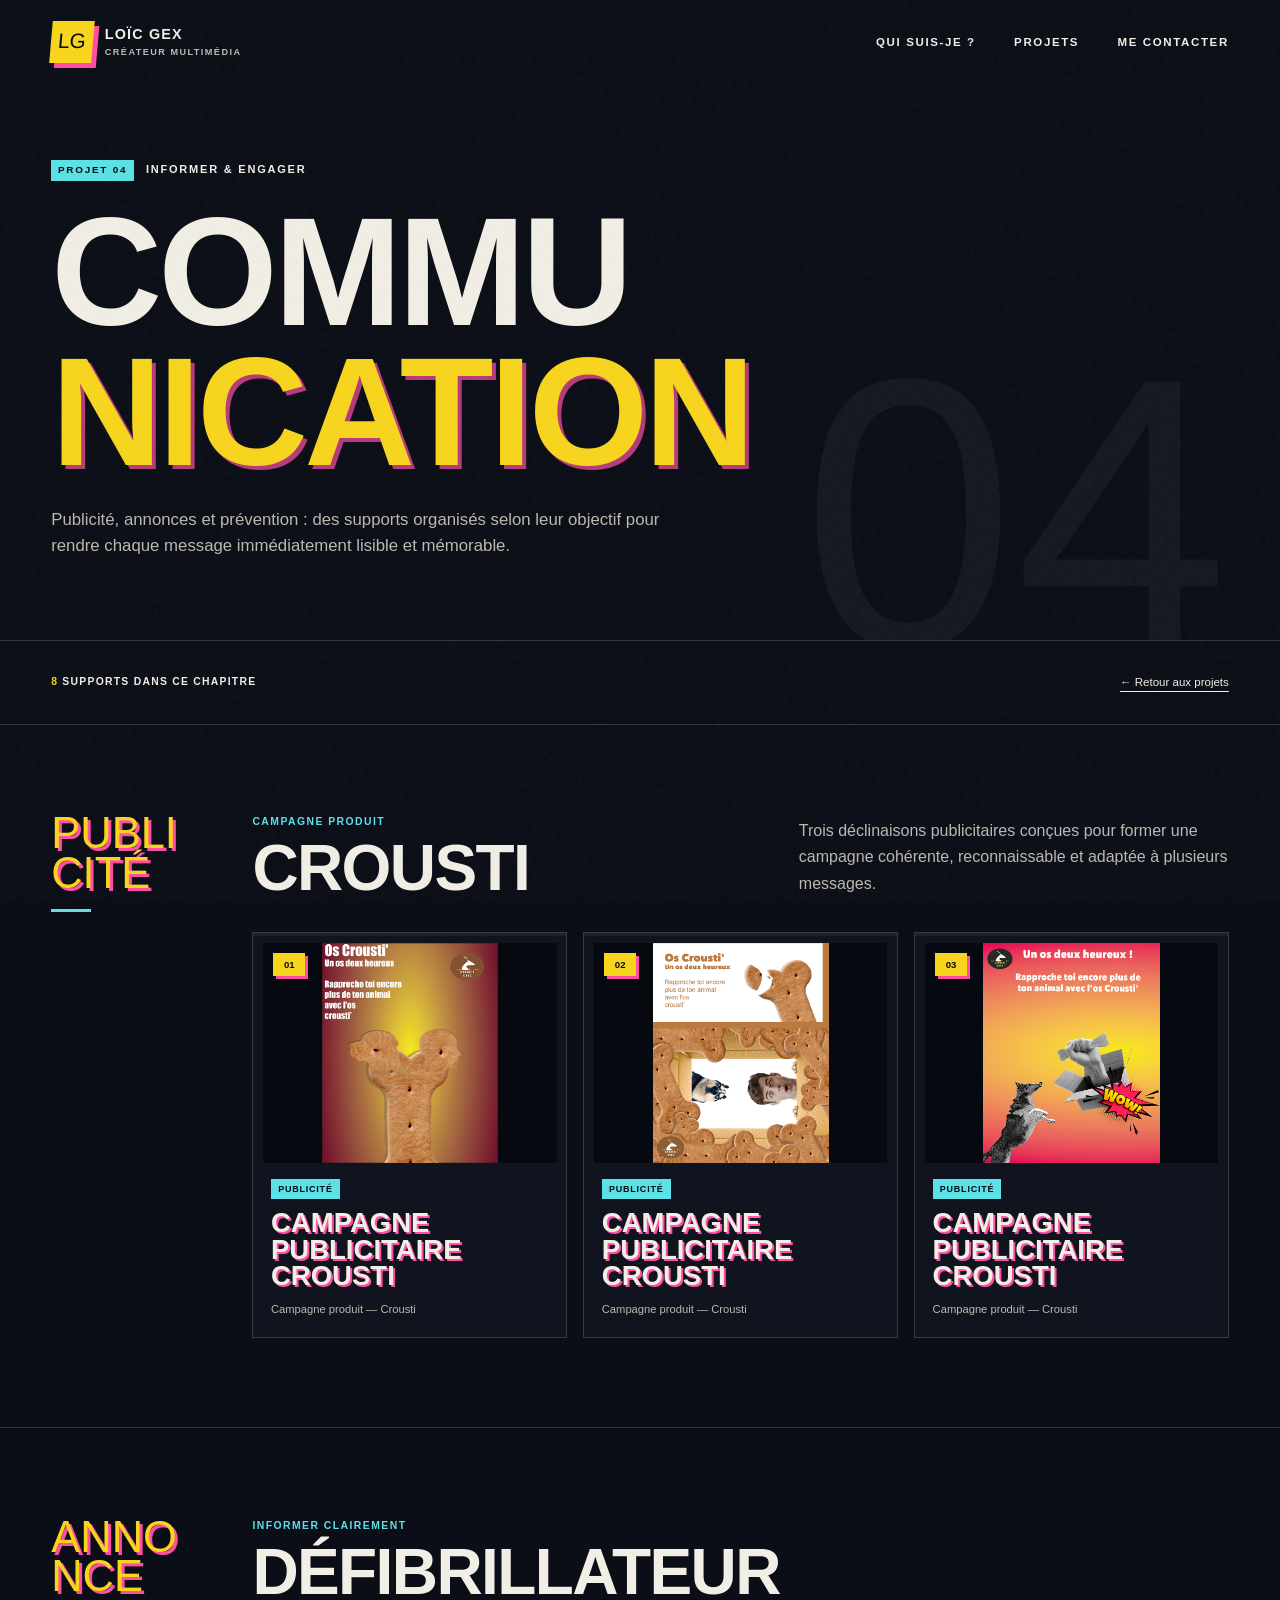
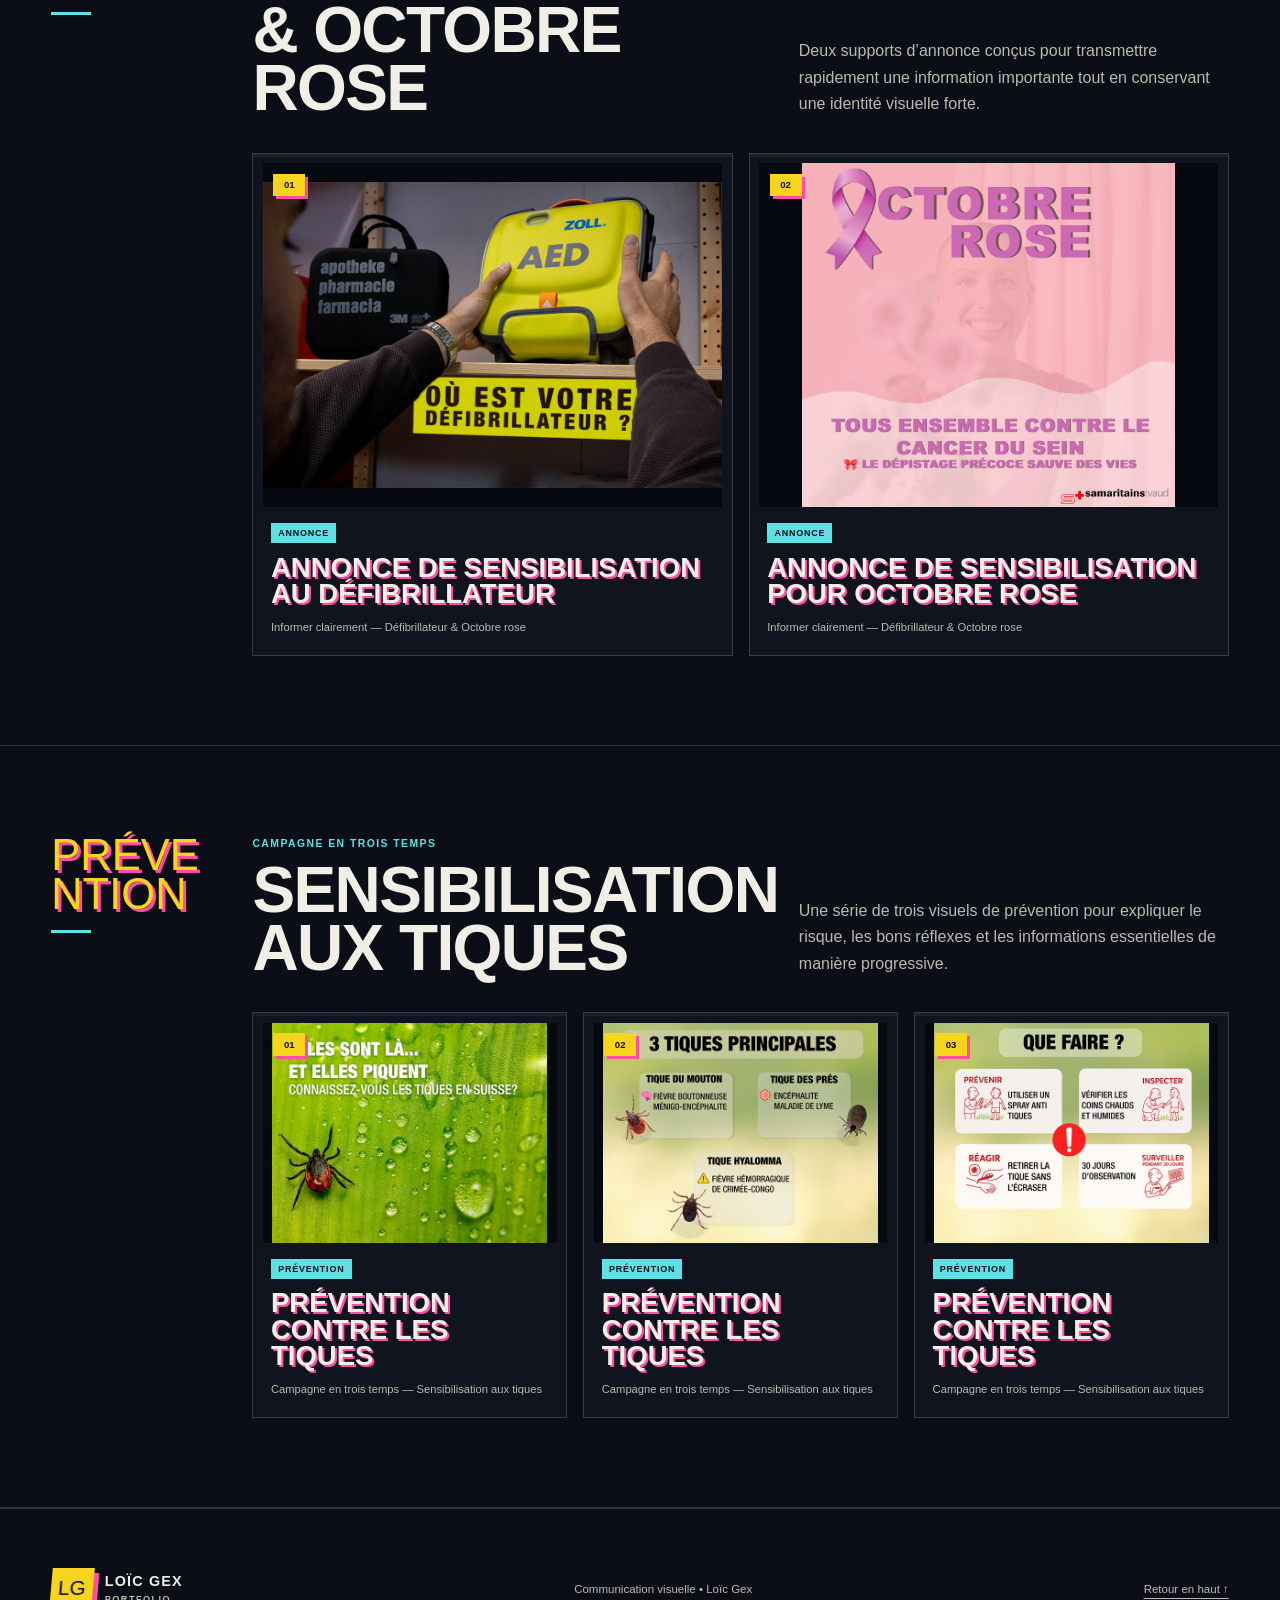
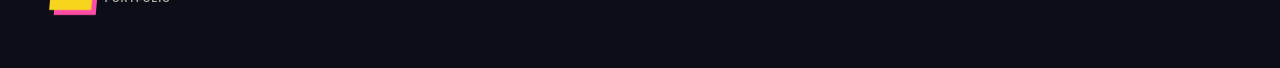
==== communication.html @ 4b5cb78b "Add files via upload" ====
<!doctype html><html lang="fr"><head>
  <meta charset="utf-8"><meta name="viewport" content="width=device-width, initial-scale=1"><meta name="description" content="Campagnes et supports de communication visuelle réalisés par Loïc Gex.">
  <title>Communication visuelle — Loïc Gex</title><link rel="stylesheet" href="styles.css?v=20260811-full-turn"><script src="script.js?v=20260811-full-turn" defer></script><script src="gallery.js?v=20260806-cards" defer></script>
</head><body class="gallery-page" data-gallery="communication">
  <a class="skip-link" href="#galerie">Aller à la galerie</a><div class="noise" aria-hidden="true"></div><div class="page-transition" aria-hidden="true"></div>
  <header class="site-header"><a class="brand page-link" href="index.html"><span class="brand-mark">LG</span><span class="brand-copy">Loïc Gex<small>Créateur multimédia</small></span></a><nav class="main-nav"><a class="page-link" href="index.html#a-propos">Qui suis-je ?</a><a class="page-link" href="index.html#projets">Projets</a><a class="page-link" href="contact.html">Me contacter</a></nav><button class="menu-toggle" type="button" aria-expanded="false" aria-controls="main-nav"><span></span><span></span><span></span><span class="sr-only">Ouvrir le menu</span></button></header>
  <main><section class="gallery-hero" data-index="04"><div class="gallery-hero-inner reveal"><p class="eyebrow"><span>Projet 04</span> Informer & engager</p><h1>Commu<em>nication</em></h1><p>Publicité, annonces et prévention : des supports organisés selon leur objectif pour rendre chaque message immédiatement lisible et mémorable.</p></div></section><div class="gallery-toolbar"><p class="gallery-count"><strong id="item-count">—</strong> supports dans ce chapitre</p><a class="gallery-back page-link" href="index.html#projets">← Retour aux projets</a></div><div class="gallery-collections" id="galerie" aria-label="Galerie de communication visuelle"></div></main>
  <footer class="site-footer"><a class="brand page-link" href="index.html"><span class="brand-mark">LG</span><span class="brand-copy">Loïc Gex<small>Portfolio</small></span></a><p>Communication visuelle • Loïc Gex</p><a class="back-top" href="#galerie">Retour en haut ↑</a></footer>
</body></html>
---- styles.css ----
:root {
  --ink: #090b12;
  --ink-soft: #10141f;
  --paper: #f1eee5;
  --paper-dim: #bcb9b0;
  --yellow: #f7d51d;
  --cyan: #5ce1e6;
  --pink: #ff4da6;
  --line: rgba(241, 238, 229, .18);
  --max: 1240px;
  --pad: clamp(1.2rem, 4vw, 4rem);
  --display: Impact, Haettenschweiler, "Arial Narrow Bold", sans-serif;
  --body: Inter, "Segoe UI", Arial, sans-serif;
}

*, *::before, *::after { box-sizing: border-box; }
html { scroll-behavior: smooth; scroll-padding-top: 6rem; }
body { margin: 0; min-width: 320px; color: var(--paper); background: var(--ink); font-family: var(--body); line-height: 1.6; overflow-x: hidden; }
body.menu-open { overflow: hidden; }
img { max-width: 100%; display: block; }
a { color: inherit; }
button, input, textarea, select { font: inherit; }
::selection { color: var(--ink); background: var(--yellow); }

.sr-only { position: absolute; width: 1px; height: 1px; padding: 0; margin: -1px; overflow: hidden; clip: rect(0,0,0,0); white-space: nowrap; border: 0; }
.skip-link { position: fixed; left: 1rem; top: -5rem; z-index: 1000; padding: .7rem 1rem; color: var(--ink); background: var(--yellow); font-weight: 800; transition: top .2s; }
.skip-link:focus { top: 1rem; }
.noise { position: fixed; inset: 0; z-index: 20; opacity: .032; pointer-events: none; background-image: url("data:image/svg+xml,%3Csvg viewBox='0 0 180 180' xmlns='http://www.w3.org/2000/svg'%3E%3Cfilter id='n'%3E%3CfeTurbulence type='fractalNoise' baseFrequency='.9' numOctaves='4' stitchTiles='stitch'/%3E%3C/filter%3E%3Crect width='100%25' height='100%25' filter='url(%23n)' opacity='.9'/%3E%3C/svg%3E"); }
.page-transition { position: fixed; inset: 0; z-index: 999; overflow: hidden; pointer-events: none; opacity: 0; perspective: 1800px; transform-style: preserve-3d; }
.page-transition::before { content: ""; position: absolute; inset: 0; z-index: 0; background: radial-gradient(circle at 50% 50%, rgba(247,213,29,.2), transparent 38%), rgba(6,8,13,.9); opacity: 0; }
.page-transition.is-turning { animation: transition-stage-in 2.15s ease forwards; }
.page-transition.is-entering { animation: transition-stage-out .78s ease forwards; }
.page-transition.is-turning::before { animation: transition-backdrop-in 2.15s ease forwards; }
.page-transition.is-entering::before { animation: transition-backdrop-out .78s ease forwards; }
.page-flurry { position: absolute; left: 50%; top: 50%; z-index: 8; width: min(96vw, 1380px); aspect-ratio: 3 / 2; perspective: 2000px; transform: translate(-50%,-50%) rotateX(3deg); transform-style: preserve-3d; }
.page-flurry::before, .page-flurry::after { content: ""; position: absolute; top: 9%; bottom: 9%; width: 46%; border: 1px solid rgba(117,91,0,.42); background: repeating-linear-gradient(0deg, transparent 0 25px, rgba(70,52,0,.055) 25px 26px), radial-gradient(circle at 50% 20%, #ffed66, var(--yellow) 60%, #d2aa00); box-shadow: inset 0 0 38px rgba(85,61,0,.2), 0 16px 36px rgba(0,0,0,.48); opacity: 0; }
.page-flurry::before { right: 50%; border-radius: 1rem .15rem .15rem 1rem; transform: rotateY(4deg); transform-origin: right center; }
.page-flurry::after { left: 50%; border-radius: .15rem 1rem 1rem .15rem; transform: rotateY(-4deg); transform-origin: left center; }
.is-turning .page-flurry { animation: reference-book-stage 2.15s ease both; }
.is-turning .page-flurry::before, .is-turning .page-flurry::after { animation: reference-book-base 2.15s ease both; }
.turning-sheet { --sheet-delay: calc(var(--sheet) * .21s); position: absolute; left: 50%; top: calc(9% + var(--sheet) * .18%); z-index: calc(16 - var(--sheet)); width: calc(46% - var(--sheet) * .15%); height: calc(82% - var(--sheet) * .15%); border-radius: .12rem 1rem 1rem .12rem; opacity: 0; transform: rotateY(0) translateZ(calc(var(--sheet) * 1px)); transform-origin: left center; transform-style: preserve-3d; will-change: transform, opacity; }
.sheet-face { position: absolute; inset: 0; border: 1px solid rgba(255,255,255,.58); border-radius: inherit; overflow: hidden; box-shadow: 18px 12px 28px rgba(0,0,0,.4); backface-visibility: hidden; -webkit-backface-visibility: hidden; }
.sheet-front { background: var(--ink-soft); transform: rotateY(0); }
.sheet-front::after { content: ""; position: absolute; inset: 0; background: linear-gradient(90deg, rgba(247,213,29,.2), transparent 22%), linear-gradient(0deg, rgba(9,11,18,.72), transparent 48%); box-shadow: inset 18px 0 36px rgba(0,0,0,.3); }
.sheet-front img { width: 100%; height: 100%; object-fit: cover; filter: saturate(.92) contrast(1.06); }
.sheet-front.sheet-contain img { padding: 7%; object-fit: contain; background: #e9e6dd; }
.sheet-back { background: repeating-linear-gradient(0deg, transparent 0 25px, rgba(9,11,18,.05) 25px 26px), linear-gradient(100deg, #d1ab00, var(--yellow) 17%, #ffe866 58%, #d2aa00); box-shadow: inset 18px 0 35px rgba(255,255,255,.25), inset -22px 0 36px rgba(83,63,0,.18); transform: rotateY(180deg); }
.sheet-back::after { content: ""; position: absolute; inset: 6%; border: 1px solid rgba(9,11,18,.12); border-radius: .2rem .7rem .7rem .2rem; }
.sheet-label { position: absolute; z-index: 2; left: 5%; right: 5%; bottom: 5%; padding: .48rem .62rem; display: flex; align-items: center; justify-content: space-between; gap: .7rem; color: var(--ink); background: var(--yellow); box-shadow: 5px 5px 0 var(--pink); font-size: clamp(.55rem, 1vw, .75rem); font-weight: 900; letter-spacing: .1em; text-transform: uppercase; }
.sheet-label b { color: #573800; font-size: .75em; }
.is-turning .turning-sheet { animation: yellow-page-flurry .9s cubic-bezier(.48,.03,.18,1) var(--sheet-delay) both; }
.is-turning .sheet-front { animation: sheet-front-visibility .9s linear var(--sheet-delay) both; }
.is-turning .sheet-back { animation: sheet-back-visibility .9s linear var(--sheet-delay) both; }
.is-entering .page-flurry { display: none; }
.opening-book { position: absolute; inset: 50% auto auto 50%; z-index: 20; width: min(94vw, 1320px); aspect-ratio: 3 / 2; opacity: 0; transform: translate(-50%,-50%) scale(.14) rotateX(10deg); transform-origin: center; transform-style: preserve-3d; }
.book-cover { position: absolute; inset: 2%; border: 4px solid #080a10; border-radius: 1.2rem; background: linear-gradient(135deg, #ff4da6, #4c1737 46%, #090b12); box-shadow: 0 28px 70px rgba(0,0,0,.68), 0 0 0 3px var(--yellow); }
.book-page { position: absolute; top: 4%; bottom: 4%; width: 48%; border: 1px solid rgba(117,91,0,.4); background: repeating-linear-gradient(0deg, transparent 0 26px, rgba(70,52,0,.06) 26px 27px), radial-gradient(circle at 50% 22%, #ffed66, var(--yellow) 58%, #d5ad00); box-shadow: inset 0 0 42px rgba(85,61,0,.22), 0 10px 32px rgba(0,0,0,.42); backface-visibility: hidden; }
.book-page::after { content: ""; position: absolute; inset: 7%; border: 1px solid rgba(9,11,18,.12); }
.book-page-left { right: 50%; border-radius: 1rem .2rem .2rem 1rem; transform: rotateY(88deg); transform-origin: right center; }
.book-page-right { left: 50%; border-radius: .2rem 1rem 1rem .2rem; transform: rotateY(-88deg); transform-origin: left center; }
.book-spine { position: absolute; z-index: 4; left: 50%; top: 3%; bottom: 3%; width: 8px; border-radius: 50%; background: linear-gradient(90deg, rgba(74,53,0,.65), rgba(255,246,158,.9), rgba(74,53,0,.65)); box-shadow: 0 0 18px rgba(0,0,0,.55); transform: translateX(-50%); }
.is-turning .opening-book { animation: book-arrive 2.15s cubic-bezier(.3,.02,.16,1) forwards; }
.is-turning .book-page-left { animation: book-open-left .21s cubic-bezier(.15,.7,.15,1) 1.93s forwards; }
.is-turning .book-page-right { animation: book-open-right .21s cubic-bezier(.15,.7,.15,1) 1.93s forwards; }
.is-entering .opening-book { opacity: 1; transform: translate(-50%,-50%) scale(1.22); animation: book-release .78s ease forwards; }
.is-entering .book-page-left { transform: rotateY(0); animation: book-leave-left .78s cubic-bezier(.5,0,.7,1) forwards; }
.is-entering .book-page-right { transform: rotateY(0); animation: book-leave-right .78s cubic-bezier(.5,0,.7,1) forwards; }
.is-entering .book-cover, .is-entering .book-spine { animation: book-cover-away .62s ease forwards; }
@keyframes transition-stage-in { 0% { opacity: 0; } 5%,100% { opacity: 1; } }
@keyframes transition-stage-out { 0%,82% { opacity: 1; } 100% { opacity: 0; } }
@keyframes transition-backdrop-in { 0% { opacity: 0; } 42% { opacity: .58; } 72%,100% { opacity: 1; } }
@keyframes transition-backdrop-out { 0% { opacity: 1; } 60% { opacity: .72; } 100% { opacity: 0; } }
@keyframes reference-book-stage { 0% { opacity: 0; transform: translate(-50%,-50%) scale(.78) rotateX(3deg); } 7% { opacity: 1; } 82% { opacity: 1; transform: translate(-50%,-50%) scale(1) rotateX(3deg); } 94%,100% { opacity: 0; transform: translate(-50%,-50%) scale(1.025) rotateX(3deg); } }
@keyframes reference-book-base { 0% { opacity: 0; } 6%,84% { opacity: 1; } 96%,100% { opacity: 0; } }
@keyframes yellow-page-flurry {
  0% { opacity: 0; border-radius: .12rem 1rem 1rem .12rem; transform: rotateY(0) translateZ(calc(var(--sheet) * 1px)) skewY(0); }
  8% { opacity: 1; }
  38% { opacity: 1; border-radius: .12rem 42% 42% .12rem; transform: rotateY(-68deg) translateZ(28px) skewY(-1.2deg); }
  58% { opacity: 1; border-radius: 42% .3rem .3rem 42%; transform: rotateY(-112deg) translateZ(32px) skewY(.8deg); }
  82% { opacity: 1; border-radius: 1rem .12rem .12rem 1rem; transform: rotateY(-174deg) translateZ(3px) skewY(0); }
  94% { opacity: 1; border-radius: 1rem .12rem .12rem 1rem; transform: rotateY(-180deg) translateZ(0); }
  100% { opacity: 1; border-radius: 1rem .12rem .12rem 1rem; transform: rotateY(-180deg) translateZ(0); }
}
@keyframes sheet-front-visibility { 0%,49% { opacity: 1; } 50%,100% { opacity: 0; } }
@keyframes sheet-back-visibility { 0%,49% { opacity: 0; } 50%,100% { opacity: 1; } }
@keyframes book-arrive { 0%,86% { opacity: 0; transform: translate(-50%,-50%) scale(.14) rotateX(10deg); } 90% { opacity: 1; transform: translate(-50%,-50%) scale(.28) rotateX(7deg); } 100% { opacity: 1; transform: translate(-50%,-50%) scale(1.08) rotateX(0); } }
@keyframes book-open-left { from { transform: rotateY(88deg); } to { transform: rotateY(0); } }
@keyframes book-open-right { from { transform: rotateY(-88deg); } to { transform: rotateY(0); } }
@keyframes book-release { 0% { opacity: 1; transform: translate(-50%,-50%) scale(1.22); } 72% { opacity: 1; transform: translate(-50%,-50%) scale(1.4); } 100% { opacity: 0; transform: translate(-50%,-50%) scale(1.55); } }
@keyframes book-leave-left { 0% { opacity: 1; transform: rotateY(0) translateX(0); } 100% { opacity: 0; transform: rotateY(-42deg) translateX(-145%); } }
@keyframes book-leave-right { 0% { opacity: 1; transform: rotateY(0) translateX(0); } 100% { opacity: 0; transform: rotateY(42deg) translateX(145%); } }
@keyframes book-cover-away { 0% { opacity: 1; } 72%,100% { opacity: 0; } }

.site-header { position: fixed; z-index: 100; top: 0; left: 0; width: 100%; height: 5.3rem; padding: 0 var(--pad); display: flex; align-items: center; justify-content: space-between; border-bottom: 1px solid transparent; transition: background .25s, border-color .25s, height .25s; }
.site-header.scrolled { height: 4.6rem; background: rgba(9,11,18,.88); border-color: var(--line); backdrop-filter: blur(16px); }
.brand { display: inline-flex; align-items: center; gap: .75rem; text-decoration: none; }
.brand-mark { width: 2.6rem; height: 2.6rem; display: grid; place-items: center; color: var(--ink); background: var(--yellow); font-family: var(--display); font-size: 1.3rem; line-height: 1; transform: skew(-5deg); box-shadow: 5px 5px 0 var(--pink); }
.brand-copy { display: grid; font-size: .9rem; line-height: 1.1; font-weight: 800; text-transform: uppercase; letter-spacing: .08em; }
.brand-copy small { margin-top: .25rem; color: var(--paper-dim); font-size: .57rem; letter-spacing: .16em; font-weight: 600; }
.main-nav { display: flex; align-items: center; gap: clamp(1rem, 3vw, 2.8rem); }
.main-nav a { position: relative; padding: .5rem 0; text-decoration: none; text-transform: uppercase; font-size: .72rem; font-weight: 800; letter-spacing: .14em; }
.main-nav a::after { content: ""; position: absolute; left: 0; bottom: .2rem; width: 100%; height: 2px; background: var(--yellow); transform: scaleX(0); transform-origin: right; transition: transform .25s; }
.main-nav a:hover::after, .main-nav a:focus-visible::after { transform: scaleX(1); transform-origin: left; }
.menu-toggle { display: none; width: 2.8rem; height: 2.8rem; padding: .65rem; border: 1px solid var(--line); color: inherit; background: transparent; cursor: pointer; }
.menu-toggle > span:not(.sr-only) { display: block; height: 2px; margin: 4px 0; background: currentColor; transition: transform .2s, opacity .2s; }

.hero { position: relative; min-height: 92svh; padding: 8rem var(--pad) 4rem; display: grid; grid-template-columns: minmax(0, 1.12fr) minmax(260px, .72fr); align-items: center; gap: clamp(2rem, 6vw, 7rem); overflow: hidden; }
.hero::before { content: ""; position: absolute; width: 43rem; height: 43rem; left: -18rem; top: -18rem; border: 1px solid rgba(92,225,230,.25); border-radius: 50%; box-shadow: 0 0 120px rgba(92,225,230,.08); }
.hero-grid { position: absolute; inset: 0; opacity: .16; pointer-events: none; background-image: linear-gradient(rgba(92,225,230,.28) 1px, transparent 1px), linear-gradient(90deg, rgba(92,225,230,.28) 1px, transparent 1px); background-size: 70px 70px; mask-image: linear-gradient(to bottom, black, transparent 88%); }
.hero-copy, .hero-visual { position: relative; z-index: 2; }
.eyebrow { margin: 0 0 1.4rem; display: flex; align-items: center; gap: .75rem; text-transform: uppercase; letter-spacing: .16em; font-size: .69rem; font-weight: 800; }
.eyebrow span { padding: .15rem .42rem; color: var(--ink); background: var(--cyan); font-size: .62rem; }
h1, h2, .gallery-hero h1 { margin: 0; font-family: var(--display); font-weight: 900; line-height: .91; letter-spacing: -.025em; text-transform: uppercase; }
h1 { max-width: 850px; font-size: clamp(4rem, 9vw, 9rem); }
h1 em, h2 em, .gallery-hero h1 em { display: block; color: var(--yellow); font-style: normal; text-shadow: 4px 4px 0 rgba(255,77,166,.7); }
.hero-lead { max-width: 690px; margin: 1.8rem 0 0; color: var(--paper-dim); font-size: clamp(1rem, 1.6vw, 1.25rem); }
.hero-quote { max-width: 690px; margin: 1.8rem 0 0; padding-left: 1rem; border-left: 3px solid var(--cyan); color: var(--paper); font-size: clamp(1rem, 1.5vw, 1.18rem); font-weight: 700; }
.hero-quote cite { display: block; margin-top: .35rem; color: var(--paper-dim); font-size: .65rem; font-style: normal; font-weight: 700; letter-spacing: .1em; text-transform: uppercase; }
.hero-quote + .hero-lead { margin-top: 1rem; }
.hero-actions { margin-top: 2.2rem; display: flex; align-items: center; flex-wrap: wrap; gap: 1.4rem 2rem; }
.button { min-height: 3.4rem; padding: .85rem 1.15rem; display: inline-flex; align-items: center; justify-content: center; gap: 2.7rem; border: 1px solid var(--yellow); text-decoration: none; text-transform: uppercase; letter-spacing: .09em; font-size: .72rem; font-weight: 900; transition: transform .2s, box-shadow .2s; }
.button-primary { color: var(--ink); background: var(--yellow); box-shadow: 7px 7px 0 var(--pink); }
.button:hover { transform: translate(-2px,-2px); box-shadow: 10px 10px 0 var(--pink); }
.text-link { padding: .65rem 0; color: var(--paper-dim); text-underline-offset: .35rem; font-size: .78rem; font-weight: 700; }
.portrait-frame { position: relative; width: min(100%, 360px); margin: 0 auto; padding: .7rem; border: 1px solid var(--line); transform: rotate(2deg); }
.portrait-frame::before { content: ""; position: absolute; inset: 9% -8% -6% 12%; z-index: -1; background: var(--yellow); clip-path: polygon(8% 0,100% 5%,95% 100%,0 89%); }
.portrait-frame img { width: 100%; height: clamp(360px, 36vw, 440px); object-fit: cover; object-position: center 36%; filter: saturate(.82) contrast(1.08); }
.frame-label { position: absolute; z-index: 2; top: 1.25rem; left: -1rem; padding: .3rem .6rem; color: var(--ink); background: var(--cyan); text-transform: uppercase; font-size: .57rem; font-weight: 900; letter-spacing: .12em; transform: rotate(-3deg); }
.corner { position: absolute; width: 2rem; height: 2rem; border-color: var(--pink); border-style: solid; }
.corner-a { left: -.6rem; bottom: -.6rem; border-width: 0 0 4px 4px; }.corner-b { right: -.6rem; top: -.6rem; border-width: 4px 4px 0 0; }
.orbit-badge { position: absolute; right: -1rem; bottom: -3rem; width: 7.2rem; height: 7.2rem; display: grid; place-items: center; color: var(--ink); background: var(--cyan); border-radius: 50%; font-size: .52rem; font-weight: 900; letter-spacing: .13em; text-align: center; animation: float 4s ease-in-out infinite; }
.orbit-badge::after { content: "✦"; font-size: 1.8rem; }
.orbit-badge span { position: absolute; inset: .65rem; border: 1px dashed currentColor; border-radius: 50%; display: grid; place-items: center; }
@keyframes float { 50% { transform: translateY(-10px) rotate(5deg); } }
.hero-index { position: absolute; right: var(--pad); bottom: 1rem; color: rgba(241,238,229,.22); font-family: var(--display); font-size: clamp(2.5rem, 6vw, 6rem); line-height: 1; }

.ticker { overflow: hidden; border-block: 1px solid var(--line); background: var(--paper); color: var(--ink); }
.ticker-track { width: max-content; padding: .7rem 0; display: flex; align-items: center; gap: 1.7rem; animation: marquee 24s linear infinite; text-transform: uppercase; font-family: var(--display); font-size: 1.2rem; letter-spacing: .05em; }
.ticker i { color: var(--pink); font-style: normal; }
@keyframes marquee { to { transform: translateX(-50%); } }

.section-shell { max-width: calc(var(--max) + (var(--pad) * 2)); margin-inline: auto; padding: clamp(6rem, 11vw, 10rem) var(--pad); }
.section-heading { margin-bottom: clamp(3rem, 6vw, 6rem); }
h2 { font-size: clamp(3.2rem, 7vw, 7rem); }
.section-heading-row { display: grid; grid-template-columns: 1fr minmax(220px, 330px); align-items: end; gap: 3rem; }
.section-note { margin: 0 0 .5rem; color: var(--paper-dim); font-size: .9rem; }
.about-layout { display: grid; grid-template-columns: 1fr 1fr; gap: clamp(3rem, 9vw, 9rem); align-items: start; }
.about-copy p { color: var(--paper-dim); font-size: 1rem; }
.about-copy .intro { margin-top: 0; color: var(--paper); font-size: clamp(1.25rem, 2vw, 1.65rem); line-height: 1.45; }
.about-copy strong { color: var(--cyan); }
.skills-panel { position: relative; padding: clamp(1.4rem, 3vw, 2.4rem); color: var(--ink); background: var(--paper); box-shadow: 12px 12px 0 var(--yellow); }
.skills-panel::before { content: ""; position: absolute; right: 1rem; top: -1rem; width: 5rem; height: 2rem; background: rgba(92,225,230,.7); transform: rotate(4deg); }
.panel-kicker { margin: 0 0 1.2rem; text-transform: uppercase; font-size: .65rem; font-weight: 900; letter-spacing: .16em; }
.skills-list { margin: 0; padding: 0; list-style: none; }
.skills-list li { padding: 1rem 0; display: grid; grid-template-columns: 2.2rem 1fr auto; align-items: center; gap: .6rem; border-top: 1px solid rgba(9,11,18,.2); font-weight: 900; }
.skills-list li span { color: var(--pink); font-size: .65rem; }
.skills-list li b { color: #60636a; font-size: .65rem; text-transform: uppercase; letter-spacing: .08em; font-weight: 600; }

.projects { padding-top: 4rem; }
.project-grid { display: grid; grid-template-columns: repeat(6, minmax(0, 1fr)); gap: 1.2rem; }
.project-card { position: relative; grid-column: span 2; padding: .6rem; border: 1px solid var(--line); background: var(--ink-soft); box-shadow: inset 0 3px 0 rgba(92,225,230,.12); }
.project-card::after { content: ""; position: absolute; left: .6rem; right: .6rem; bottom: 0; height: 3px; z-index: 3; background: linear-gradient(90deg, var(--yellow), var(--pink), var(--cyan)); }
.project-card-featured { grid-column: span 3; }
.project-cover { height: 100%; display: flex; flex-direction: column; color: inherit; background: var(--ink-soft); text-decoration: none; }
.project-media { position: relative; display: block; aspect-ratio: 16 / 10; overflow: hidden; background: #070910; }
.project-media::after { content: ""; position: absolute; inset: 0; background: linear-gradient(to top, rgba(9,11,18,.42), transparent 58%); pointer-events: none; }
.project-media img { width: 100%; height: 100%; object-fit: cover; filter: saturate(.76) contrast(1.06); transition: transform .65s cubic-bezier(.2,.7,.1,1), filter .4s; }
.project-cover:hover .project-media img { transform: scale(1.045); filter: saturate(1) contrast(1.06); }
.project-media .contain-image { padding: 8%; object-fit: contain; background: #e9e6dd; }
.project-number, .project-arrow { position: absolute; z-index: 2; }
.project-number { top: 1.2rem; left: 1.2rem; padding: .24rem .5rem; color: var(--ink); background: var(--yellow); box-shadow: 4px 4px 0 var(--pink); font-size: .62rem; font-weight: 900; }
.project-arrow { top: 1.2rem; right: 1.2rem; width: 3rem; height: 3rem; display: grid; place-items: center; border: 1px solid var(--paper); border-radius: 50%; font-size: 1.3rem; transition: background .2s, color .2s, transform .2s; }
.project-cover:hover .project-arrow { color: var(--ink); background: var(--cyan); border-color: var(--cyan); transform: rotate(8deg); }
.project-info { flex: 1; padding: 1.25rem 1rem 1.4rem; display: flex; flex-direction: column; align-items: flex-start; }
.project-info small { width: fit-content; padding: .2rem .48rem; color: var(--ink); background: var(--cyan); text-transform: uppercase; letter-spacing: .12em; font-size: .56rem; font-weight: 900; }
.project-info strong { margin-top: .7rem; font-family: var(--display); font-size: clamp(2.25rem, 4vw, 4rem); line-height: .95; text-transform: uppercase; text-shadow: 3px 3px 0 var(--pink); overflow-wrap: anywhere; }
.project-card:not(.project-card-featured) .project-info strong { font-size: clamp(1.9rem, 3vw, 3rem); }
.project-info p { max-width: 580px; margin: .7rem 0 0; color: var(--paper-dim); font-size: .78rem; line-height: 1.5; }
.project-info em { width: fit-content; margin-top: auto; padding: .7rem .75rem .45rem; color: var(--ink); background: var(--yellow); box-shadow: 3px 3px 0 var(--pink); font-style: normal; font-size: .66rem; font-weight: 900; text-transform: uppercase; transform: translateY(.35rem); }

.contact { max-width: none; padding-inline: var(--pad); background: var(--yellow); color: var(--ink); }
.contact-card { max-width: var(--max); margin: 0 auto; position: relative; }
.contact .eyebrow span { background: var(--ink); color: var(--paper); }
.contact h2 em { color: var(--ink); text-shadow: 4px 4px 0 var(--pink); }
.contact-card > p:not(.eyebrow,.location) { max-width: 640px; font-size: 1.05rem; }
.button-contact { margin-top: 2rem; color: var(--paper); background: var(--ink); border-color: var(--ink); box-shadow: 7px 7px 0 var(--pink); }
.contact-link { margin-top: 3rem; padding: 1.5rem 0; display: grid; grid-template-columns: 1fr auto auto; align-items: center; gap: 2rem; border-block: 2px solid var(--ink); text-decoration: none; }
.contact-link span { text-transform: uppercase; letter-spacing: .13em; font-size: .68rem; font-weight: 900; }
.contact-link strong { font-family: var(--display); font-size: clamp(2rem, 5vw, 4.5rem); line-height: 1; }
.contact-link i { font-style: normal; font-size: 2rem; transition: transform .2s; }
.contact-link:hover i { transform: translate(5px,-5px); }
.location { margin: 1.1rem 0 0; font-size: .72rem; font-weight: 700; }

/* Page contact */
.contact-page { background: #0b0e16; }
.contact-hero { position: relative; min-height: min(66svh, 760px); padding: 10rem var(--pad) 5rem; display: grid; align-items: end; border-bottom: 1px solid var(--line); overflow: hidden; }
.contact-hero::before { content: ""; position: absolute; width: 38rem; height: 38rem; right: -10rem; top: -17rem; border: 1px solid rgba(92,225,230,.24); border-radius: 50%; box-shadow: 0 0 120px rgba(92,225,230,.08); }
.contact-hero::after { content: ""; position: absolute; inset: 0; z-index: 1; pointer-events: none; background: linear-gradient(90deg, rgba(9,11,18,.88) 0%, rgba(9,11,18,.76) 39%, rgba(9,11,18,.2) 78%, rgba(9,11,18,.52) 100%), linear-gradient(0deg, #0b0e16 0%, rgba(11,14,22,.18) 50%, rgba(11,14,22,.68) 100%); }
.contact-hero-grid { position: absolute; inset: 0; opacity: .13; background-image: linear-gradient(rgba(92,225,230,.3) 1px, transparent 1px), linear-gradient(90deg, rgba(92,225,230,.3) 1px, transparent 1px); background-size: 68px 68px; mask-image: linear-gradient(to bottom, black, transparent 94%); }
.museum-wall { position: absolute; inset: 5.8rem 2vw 1.6rem 0; z-index: 0; perspective: 1200px; pointer-events: none; }
.museum-frame { position: absolute; margin: 0; padding: clamp(.22rem, .45vw, .5rem); border: 1px solid rgba(241,238,229,.48); background: #d9d4c8; box-shadow: 0 18px 38px rgba(0,0,0,.5), 0 0 0 5px rgba(9,11,18,.65); overflow: hidden; transform-origin: center; }
.museum-frame::after { content: ""; position: absolute; inset: .35rem; border: 1px solid rgba(247,213,29,.45); box-shadow: inset 0 0 25px rgba(0,0,0,.5); }
.museum-frame img { width: 100%; height: 100%; object-fit: cover; filter: saturate(.82) contrast(1.08); }
.museum-frame-spider { width: min(23vw, 330px); aspect-ratio: 3 / 4; right: 1%; top: 5%; transform: rotate(3deg) translateZ(22px); }
.museum-frame-peter { width: min(18vw, 255px); aspect-ratio: 3 / 4; right: 25%; top: -2%; transform: rotate(-4deg); }
.museum-frame-photo { width: min(21vw, 300px); aspect-ratio: 4 / 3; right: 46%; top: 8%; transform: rotate(2deg) translateZ(12px); }
.museum-frame-cyber { width: min(14vw, 200px); aspect-ratio: 2 / 3; right: 15%; bottom: -4%; transform: rotate(-3deg) translateZ(30px); }
.museum-frame-campaign { width: min(16vw, 225px); aspect-ratio: 4 / 3; right: 38%; bottom: 1%; transform: rotate(4deg); }
.museum-frame-logo { width: min(12vw, 170px); aspect-ratio: 4 / 3; right: 57%; bottom: 5%; background: #ece8df; transform: rotate(-2deg); }
.museum-frame-logo img { padding: 10%; object-fit: contain; background: #090b12; }
.museum-frame-chopper { width: min(11vw, 155px); aspect-ratio: 2 / 3; left: 1%; top: 6%; transform: rotate(-4deg) translateZ(18px); }
.museum-frame-chishiya { width: min(18vw, 260px); aspect-ratio: 16 / 9; left: 12%; top: -1%; transform: rotate(3deg); }
.museum-frame-shooting { width: min(17vw, 245px); aspect-ratio: 4 / 3; left: 3%; bottom: 0; transform: rotate(2deg) translateZ(12px); }
.contact-hero-inner { position: relative; z-index: 2; width: min(100%, var(--max)); margin: 0 auto; }
.contact-hero h1 { font-size: clamp(4.5rem, 12vw, 11rem); }
.contact-hero-inner > p:last-of-type { max-width: 680px; margin: 1.5rem 0 1.2rem; color: var(--paper-dim); font-size: clamp(1rem, 1.6vw, 1.2rem); }
.contact-hero-code { position: absolute; right: var(--pad); bottom: 2rem; color: rgba(241,238,229,.2); font-family: var(--display); font-size: clamp(1.8rem, 5vw, 5rem); letter-spacing: .04em; }
.request-section { padding: clamp(4rem, 8vw, 8rem) var(--pad) clamp(6rem, 10vw, 10rem); }
.request-layout { width: min(100%, var(--max)); margin: 0 auto; display: grid; grid-template-columns: minmax(280px, .72fr) minmax(0, 1.28fr); align-items: start; gap: clamp(2rem, 6vw, 6rem); }
.contact-details { position: sticky; top: 7rem; }
.contact-details h2, .request-panel h2 { font-size: clamp(2.8rem, 5.5vw, 5.4rem); }
.contact-details > p:not(.eyebrow,.availability) { max-width: 500px; color: var(--paper-dim); }
.contact-detail-list { margin-top: 2.2rem; border-top: 1px solid var(--line); }
.contact-detail-list > * { position: relative; min-width: 0; padding: 1.1rem 2.2rem 1.1rem 0; display: grid; border-bottom: 1px solid var(--line); text-decoration: none; }
.contact-detail-list small { color: var(--cyan); font-size: .59rem; font-weight: 900; letter-spacing: .14em; text-transform: uppercase; }
.contact-detail-list strong { margin-top: .25rem; font-size: clamp(.9rem, 1.7vw, 1.15rem); overflow-wrap: anywhere; }
.contact-detail-list a span { position: absolute; right: .2rem; top: 50%; color: var(--yellow); font-size: 1.2rem; transform: translateY(-50%); transition: transform .2s; }
.contact-detail-list a:hover span { transform: translate(4px, calc(-50% - 4px)); }
.availability { margin-top: 1.4rem; display: flex; align-items: center; gap: .6rem; color: var(--paper-dim); font-size: .7rem; font-weight: 800; text-transform: uppercase; letter-spacing: .08em; }
.availability span { width: .65rem; height: .65rem; border-radius: 50%; background: var(--cyan); box-shadow: 0 0 16px var(--cyan); }
.request-panel { position: relative; padding: clamp(1.4rem, 3vw, 2.8rem); border: 1px solid var(--line); background: var(--ink-soft); box-shadow: 12px 12px 0 rgba(247,213,29,.95); }
.request-panel::before { content: "REQUEST // OPEN"; position: absolute; right: 1rem; top: -1rem; padding: .25rem .55rem; color: var(--ink); background: var(--cyan); font-size: .55rem; font-weight: 900; letter-spacing: .12em; transform: rotate(2deg); }
.request-panel h2 { margin-bottom: 2.6rem; }
.form-grid { display: grid; grid-template-columns: repeat(2, minmax(0, 1fr)); gap: 1.25rem; }
.form-field { min-width: 0; }
.form-field-wide { grid-column: 1 / -1; }
.form-field > label:first-child { margin-bottom: .42rem; display: flex; justify-content: space-between; gap: .8rem; color: var(--paper); font-size: .66rem; font-weight: 900; letter-spacing: .08em; text-transform: uppercase; }
.form-field > label:first-child span { color: var(--paper-dim); font-size: .54rem; }
.form-field input:not(.file-input), .form-field select, .form-field textarea { width: 100%; border: 1px solid var(--line); border-radius: 0; color: var(--paper); background: #090c14; outline: 0; transition: border-color .2s, box-shadow .2s, background .2s; }
.form-field input:not(.file-input), .form-field select { min-height: 3.55rem; padding: .78rem .9rem; }
.form-field textarea { min-height: 12rem; padding: .9rem; resize: vertical; }
.form-field select { appearance: none; padding-right: 2.8rem; background-image: linear-gradient(45deg, transparent 50%, var(--yellow) 50%), linear-gradient(135deg, var(--yellow) 50%, transparent 50%); background-position: calc(100% - 18px) 50%, calc(100% - 12px) 50%; background-size: 6px 6px; background-repeat: no-repeat; }
.form-field select option { color: var(--paper); background: var(--ink); }
.form-field input::placeholder, .form-field textarea::placeholder { color: #777b85; opacity: 1; }
.form-field input:not(.file-input):focus, .form-field select:focus, .form-field textarea:focus { border-color: var(--cyan); background: #0d111c; box-shadow: 4px 4px 0 rgba(255,77,166,.7); }
.field-help { margin-top: .4rem; display: block; color: var(--paper-dim); font-size: .62rem; }
.file-input { position: absolute; width: 1px; height: 1px; opacity: 0; pointer-events: none; }
.file-drop { min-height: 8.5rem; padding: 1.2rem; display: grid !important; place-items: center; justify-content: center !important; gap: .1rem !important; border: 1px dashed rgba(92,225,230,.65); color: var(--paper); background: rgba(92,225,230,.045); text-align: center; cursor: pointer; transition: border-color .2s, background .2s; }
.file-drop:hover, .form-field:focus-within .file-drop { border-color: var(--yellow); background: rgba(247,213,29,.07); }
.file-drop .file-icon { color: var(--yellow) !important; font-size: 2rem !important; line-height: 1; }
.file-drop strong { font-size: .75rem; }
.file-drop small { color: var(--paper-dim); font-size: .58rem; font-weight: 600; letter-spacing: 0; text-transform: none; }
.file-selection { margin: .45rem 0 0; color: var(--paper-dim); font-size: .62rem; overflow-wrap: anywhere; }
.form-consent { margin: 1.5rem 0 0; display: flex; align-items: flex-start; gap: .7rem; color: var(--paper-dim); font-size: .68rem; cursor: pointer; }
.form-consent input { flex: 0 0 auto; width: 1rem; height: 1rem; margin-top: .2rem; accent-color: var(--yellow); }
.form-submit-row { margin-top: 1.8rem; display: grid; grid-template-columns: auto 1fr; align-items: center; gap: 1.3rem; }
.form-submit { border: 0; cursor: pointer; }
.form-submit:disabled { opacity: .6; cursor: wait; }
.form-status { margin: 0; color: var(--paper-dim); font-size: .7rem; line-height: 1.45; }
.form-status[data-state="success"] { color: var(--cyan); }
.form-status[data-state="error"] { color: #ff8fbd; }
.form-trap { position: absolute; left: -10000px; width: 1px; height: 1px; overflow: hidden; }
.site-footer { min-height: 10rem; padding: 2.5rem var(--pad); display: flex; align-items: center; justify-content: space-between; gap: 2rem; border-top: 1px solid var(--line); }
.site-footer p, .back-top { color: var(--paper-dim); font-size: .72rem; }
.back-top { text-underline-offset: .3rem; }

/* Galeries */
.gallery-page { background: #0b0e16; }
.gallery-hero { position: relative; min-height: 62svh; padding: 10rem var(--pad) 5rem; display: grid; place-items: end start; border-bottom: 1px solid var(--line); overflow: hidden; }
.gallery-hero::after { content: attr(data-index); position: absolute; right: var(--pad); bottom: -2vw; color: rgba(241,238,229,.045); font-family: var(--display); font-size: clamp(10rem, 30vw, 28rem); line-height: .8; pointer-events: none; }
.gallery-hero-inner { position: relative; z-index: 2; width: min(100%, var(--max)); margin: 0 auto; }
.gallery-hero h1 { font-size: clamp(4.5rem, 12vw, 11rem); }
.gallery-hero p:last-child { max-width: 630px; margin: 1.5rem 0 0; color: var(--paper-dim); font-size: 1.05rem; }
.gallery-toolbar { max-width: calc(var(--max) + var(--pad)*2); margin: 0 auto; padding: 2rem var(--pad); display: flex; justify-content: space-between; align-items: center; gap: 1rem; border-bottom: 1px solid var(--line); }
.gallery-count { margin: 0; text-transform: uppercase; letter-spacing: .12em; font-size: .65rem; font-weight: 800; }
.gallery-count strong { color: var(--yellow); }
.gallery-back { font-size: .72rem; text-underline-offset: .3rem; }
.gallery-grid { max-width: calc(var(--max) + var(--pad)*2); margin: 0 auto; padding: 3rem var(--pad) 8rem; columns: 3 280px; column-gap: 1rem; }
.gallery-collections { max-width: calc(var(--max) + var(--pad)*2); margin: 0 auto; }
.portfolio-block { padding: clamp(4rem, 7vw, 7rem) var(--pad); display: grid; grid-template-columns: minmax(90px, 150px) minmax(0, 1fr); gap: clamp(1.5rem, 4vw, 5rem); border-bottom: 1px solid var(--line); }
.portfolio-block-featured { max-width: calc(var(--max) + var(--pad)*2); margin: 0 auto; }
.portfolio-marker { position: sticky; top: 7rem; align-self: start; color: var(--yellow); font-family: var(--display); font-size: clamp(1.7rem, 3.4vw, 3.6rem); line-height: .9; text-transform: uppercase; text-shadow: 3px 3px 0 var(--pink); overflow-wrap: anywhere; }
.portfolio-marker::after { content: ""; width: 2.5rem; height: 3px; margin-top: 1rem; display: block; background: var(--cyan); }
.collection-heading { margin-bottom: 2.2rem; display: grid; grid-template-columns: minmax(0, 1fr) minmax(240px, 430px); gap: .5rem 3rem; align-items: end; }
.collection-heading > p { grid-column: 1; margin: 0; color: var(--cyan); text-transform: uppercase; letter-spacing: .14em; font-size: .65rem; font-weight: 900; }
.collection-heading h2 { grid-column: 1; margin: 0; font-size: clamp(2.5rem, 5vw, 5rem); }
.collection-heading > div { grid-column: 2; grid-row: 1 / span 2; color: var(--paper-dim); line-height: 1.65; }
.collection-grid { display: grid; grid-template-columns: repeat(3, minmax(0, 1fr)); gap: 1rem; align-items: start; }
.collection-grid-1 { grid-template-columns: minmax(0, 760px); }
.collection-grid-2 { grid-template-columns: repeat(2, minmax(0, 1fr)); }
.showcase-card { height: 100%; margin: 0; padding: .6rem .6rem 1.2rem; display: flex; flex-direction: column; border: 1px solid var(--line); background: var(--ink-soft); box-shadow: inset 0 3px 0 rgba(92,225,230,.08); }
.gallery-item { position: relative; width: 100%; margin: 0; padding: 0; display: block; break-inside: avoid; border: 1px solid var(--line); color: var(--paper); background: var(--ink-soft); cursor: zoom-in; overflow: hidden; }
.gallery-item img { width: 100%; height: auto; transition: transform .45s, filter .35s; }
.showcase-card .gallery-item { border: 0; background: #070910; }
.showcase-card .gallery-item img { width: 100%; aspect-ratio: 4 / 3; object-fit: contain; }
body[data-gallery="photos"] .showcase-card .gallery-item img { object-fit: cover; }
body[data-gallery="logos"] .showcase-card .gallery-item img { padding: .8rem; background: #e9e6dd; }
.showcase-number { position: absolute; left: .65rem; top: .65rem; z-index: 2; min-width: 2rem; padding: .22rem .45rem; color: var(--ink); background: var(--yellow); box-shadow: 3px 3px 0 var(--pink); font-size: .6rem; font-weight: 900; }
.showcase-caption { flex: 1; padding: 1rem .5rem 0; display: flex; flex-direction: column; align-items: flex-start; }
.showcase-label { padding: .18rem .45rem; color: var(--ink); background: var(--cyan); text-transform: uppercase; letter-spacing: .09em; font-size: .56rem; font-weight: 900; }
.showcase-caption h3 { max-width: 100%; margin: .7rem 0 .4rem; color: var(--paper); font-family: var(--display); font-size: clamp(1.35rem, 2.15vw, 1.9rem); line-height: .95; text-transform: uppercase; text-shadow: 2px 2px 0 var(--pink); overflow-wrap: anywhere; }
.showcase-caption p { margin: auto 0 0; padding-top: .35rem; color: var(--paper-dim); font-size: .7rem; line-height: 1.5; }
.creation-showcase-card { position: relative; box-shadow: inset 0 3px 0 rgba(247,213,29,.22); }
.creation-showcase-card::after { content: ""; position: absolute; left: .6rem; right: .6rem; bottom: 0; height: 3px; background: linear-gradient(90deg, var(--yellow), var(--pink), var(--cyan)); }
.creation-showcase-card .showcase-caption h3 { margin-bottom: .65rem; font-size: clamp(1.55rem, 2.3vw, 2.05rem); }
.creation-showcase-card .showcase-caption p { margin-top: 0; padding-top: 0; font-size: .75rem; line-height: 1.6; }
.gallery-item::after { content: "Voir +"; position: absolute; right: .7rem; bottom: .7rem; padding: .3rem .5rem; color: var(--ink); background: var(--yellow); text-transform: uppercase; letter-spacing: .1em; font-size: .55rem; font-weight: 900; opacity: 0; transform: translateY(8px); transition: opacity .2s, transform .2s; }
.gallery-item:hover img { transform: scale(1.025); filter: brightness(.75); }
.gallery-item:hover::after { opacity: 1; transform: none; }
.lightbox { position: fixed; inset: 0; z-index: 500; padding: 2rem; display: none; place-items: center; background: rgba(4,5,9,.94); backdrop-filter: blur(12px); }
.lightbox.is-open { display: grid; }
.lightbox img { max-width: min(1200px, 84vw); max-height: 84vh; object-fit: contain; box-shadow: 0 0 0 1px var(--line), 12px 12px 0 var(--yellow); }
.lightbox-close { position: absolute; right: 1.5rem; top: 1.5rem; width: 3rem; height: 3rem; border: 1px solid var(--paper); border-radius: 50%; color: var(--paper); background: var(--ink); cursor: pointer; font-size: 1.3rem; }
.lightbox-nav { position: absolute; z-index: 2; top: 50%; width: 3.5rem; height: 3.5rem; display: grid; place-items: center; border: 1px solid var(--paper); border-radius: 50%; color: var(--ink); background: var(--yellow); box-shadow: 4px 4px 0 var(--pink); cursor: pointer; font-size: 1.35rem; transform: translateY(-50%); transition: transform .2s, background .2s; }
.lightbox-nav:hover { background: var(--cyan); transform: translateY(-50%) scale(1.07); }
.lightbox-prev { left: 2rem; }
.lightbox-next { right: 2rem; }
.lightbox-caption { position: absolute; left: 50%; bottom: .6rem; transform: translateX(-50%); margin: 0; color: var(--paper-dim); font-size: .7rem; white-space: nowrap; }

.comparison-heading { margin-bottom: 2.5rem; display: grid; grid-template-columns: minmax(0, 1fr) minmax(230px, 390px); gap: 3rem; align-items: end; }
.comparison-heading h2 { font-size: clamp(3rem, 6vw, 6rem); }
.comparison-heading > p { margin: 0 0 .5rem; color: var(--paper-dim); }
.comparison-grid { display: grid; grid-template-columns: repeat(3, minmax(0, 1fr)); gap: 1rem; align-items: stretch; }
.comparison-card { position: relative; margin: 0; padding: .6rem .6rem 1.4rem; border: 1px solid var(--line); background: var(--ink-soft); }
.comparison-media { position: relative; width: 100%; padding: 0; display: block; border: 0; background: #050609; cursor: zoom-in; overflow: hidden; }
.comparison-media img { width: 100%; aspect-ratio: 2 / 3; object-fit: cover; transition: transform .45s, filter .35s; }
.comparison-media:hover img { transform: scale(1.025); filter: brightness(.78); }
.comparison-media span { position: absolute; left: .65rem; top: .65rem; padding: .2rem .45rem; color: var(--ink); background: var(--yellow); font-size: .6rem; font-weight: 900; }
.comparison-card > div { padding: 1rem .5rem 0; }
.comparison-card h3 { margin: 0 0 .45rem; font-family: var(--display); font-size: 1.7rem; line-height: 1; text-transform: uppercase; text-shadow: 2px 2px 0 var(--pink); }
.comparison-card p { margin: 0; color: var(--paper-dim); font-size: .78rem; line-height: 1.55; }

.video-grid { max-width: calc(var(--max) + var(--pad)*2); margin: 0 auto; padding: 4rem var(--pad) 8rem; display: grid; grid-template-columns: repeat(2,minmax(0,1fr)); gap: 2rem 1.2rem; }
.video-collection-grid { display: grid; grid-template-columns: repeat(2, minmax(0, 1fr)); gap: 2.5rem 1.2rem; align-items: start; }
.video-collection-grid-3 { grid-template-columns: repeat(3, minmax(0, 1fr)); }
.video-collection-grid-1 { grid-template-columns: minmax(0, 720px); }
.video-collection-grid-1 .video-card-vertical { width: min(100%, 410px); }
.video-card { height: 100%; margin: 0; padding: .6rem .6rem 1.2rem; display: flex; flex-direction: column; border: 1px solid var(--line); background: var(--ink-soft); box-shadow: inset 0 3px 0 rgba(92,225,230,.08); }
.video-card video, .video-card img { width: 100%; aspect-ratio: 16/9; object-fit: cover; background: #000; border: 1px solid var(--line); }
.video-card-vertical video { object-fit: contain; }
.video-card figcaption { flex: 1; padding: 1rem .5rem 0; display: flex; flex-direction: column; align-items: flex-start; gap: .55rem; }
.video-card strong { font-family: var(--display); font-size: clamp(1.45rem, 2.3vw, 2rem); line-height: .95; text-transform: uppercase; text-shadow: 2px 2px 0 var(--pink); }
.video-card span { order: -1; padding: .18rem .45rem; color: var(--ink); background: var(--yellow); text-transform: uppercase; letter-spacing: .1em; font-size: .56rem; font-weight: 900; }

.reveal { opacity: 1; transform: none; }
.reveal.is-visible { opacity: 1; transform: none; }
.project-cover img, .gallery-item img { opacity: 1; visibility: visible; }
:focus-visible { outline: 3px solid var(--cyan); outline-offset: 4px; }

@media (max-width: 1050px) {
  .project-grid { grid-template-columns: repeat(2, minmax(0, 1fr)); }
  .project-card, .project-card-featured { grid-column: span 1; }
}

@media (max-width: 800px) {
  .page-flurry { width: min(120vw, 980px); }
  .opening-book { width: min(114vw, 920px); }
  .site-header { height: 4.8rem; }
  .menu-toggle { display: block; }
  .main-nav { position: fixed; inset: 0; z-index: -1; padding: 7rem var(--pad) 3rem; display: flex; flex-direction: column; align-items: flex-start; justify-content: center; gap: 1rem; background: rgba(9,11,18,.98); opacity: 0; visibility: hidden; transition: opacity .2s, visibility .2s; }
  .main-nav a { font-family: var(--display); font-size: clamp(2.7rem, 12vw, 5rem); line-height: 1; }
  .menu-open .main-nav { opacity: 1; visibility: visible; }
  .menu-open .menu-toggle span:nth-child(1) { transform: translateY(6px) rotate(45deg); }.menu-open .menu-toggle span:nth-child(2) { opacity: 0; }.menu-open .menu-toggle span:nth-child(3) { transform: translateY(-6px) rotate(-45deg); }
  .hero { min-height: 100svh; grid-template-columns: 1fr; padding-top: 8rem; }
  .hero-visual { width: min(83%, 410px); margin: 0 auto; }
  .portrait-frame { width: 100%; padding: .55rem; transform: rotate(1deg); }
  .portrait-frame::before { inset: 8% -5% -4% 10%; }
  .portrait-frame img { height: 398px; height: min(calc(83vw - 1.1rem), 398px); aspect-ratio: 1 / 1; object-position: center 36%; }
  .hero-index { display: none; }
  .section-heading-row, .about-layout { grid-template-columns: 1fr; }
  .skills-list li { grid-template-columns: 2rem 1fr; }.skills-list li b { grid-column: 2; }
  .project-grid { grid-template-columns: 1fr; }.project-card, .project-card-featured { grid-column: auto; }
  .project-cover { min-height: 0; }
  .contact-link { grid-template-columns: 1fr auto; }.contact-link span { grid-column: span 2; }.contact-link strong { font-size: clamp(2rem, 9vw, 4rem); }
  .site-footer { align-items: flex-start; flex-direction: column; }
  .request-layout { grid-template-columns: 1fr; }
  .contact-details { position: static; }
  .museum-wall { inset: 5.5rem -2rem 1rem 0; }
  .museum-frame-spider { width: 32vw; right: 1%; top: 2%; }
  .museum-frame-peter { width: 27vw; right: 34%; top: 0; }
  .museum-frame-photo { width: 31vw; right: 65%; top: 5%; }
  .museum-frame-cyber { width: 20vw; right: 18%; bottom: 0; }
  .museum-frame-campaign { width: 25vw; right: 44%; bottom: 2%; }
  .museum-frame-logo { display: none; }
  .museum-frame-chopper { width: 21vw; left: -2%; top: 31%; }
  .museum-frame-chishiya { width: 32vw; left: 11%; top: 24%; }
  .museum-frame-shooting { display: none; }
  .video-grid { grid-template-columns: 1fr; }
  .portfolio-block { grid-template-columns: 1fr; gap: 1.5rem; }
  .portfolio-marker { position: static; }
  .collection-heading { grid-template-columns: 1fr; gap: .7rem; }
  .collection-heading > p, .collection-heading h2, .collection-heading > div { grid-column: 1; grid-row: auto; }
  .collection-grid { grid-template-columns: repeat(2, minmax(0, 1fr)); }
  .collection-grid-1 { grid-template-columns: minmax(0, 1fr); }
  .video-collection-grid, .video-collection-grid-3 { grid-template-columns: 1fr; }
  .comparison-heading { grid-template-columns: 1fr; gap: 1.2rem; }
  .comparison-grid { margin-inline: calc(var(--pad) * -1); padding: 0 var(--pad) 1rem; display: flex; gap: .9rem; overflow-x: auto; scroll-snap-type: x mandatory; scrollbar-width: thin; }
  .comparison-card { flex: 0 0 min(78vw, 330px); scroll-snap-align: center; }
}

@media (max-width: 600px) {
  .page-flurry { width: min(138vw, 720px); }
  .opening-book { width: min(130vw, 680px); }
  .sheet-label { padding: .38rem .46rem; font-size: .5rem; box-shadow: 3px 3px 0 var(--pink); }
  h1 { max-width: 100%; font-size: clamp(3rem, 14vw, 4.7rem); overflow-wrap: anywhere; }
  h2 { font-size: clamp(2.8rem, 14vw, 4.2rem); }
  .hero-visual { width: min(88%, 340px); }
  .portrait-frame { width: 100%; padding: .55rem; transform: rotate(1deg); }
  .portrait-frame::before { inset: 8% -5% -4% 10%; }
  .portrait-frame img { height: 328px; height: min(calc(88vw - 1.1rem), 328px); aspect-ratio: 1; object-position: center 36%; }
  .hero-actions { align-items: stretch; flex-direction: column; }.button { justify-content: space-between; }
  .contact-hero { min-height: min(62svh, 620px); padding-top: 8rem; }
  .contact-hero-code { display: none; }
  .contact-hero::after { background: linear-gradient(0deg, #0b0e16 4%, rgba(11,14,22,.76) 42%, rgba(11,14,22,.3) 74%, rgba(11,14,22,.58) 100%); }
  .museum-wall { opacity: .68; }
  .request-panel { padding: 1.2rem; box-shadow: 7px 7px 0 rgba(247,213,29,.95); }
  .form-grid { grid-template-columns: 1fr; }
  .form-field-wide { grid-column: auto; }
  .form-submit-row { grid-template-columns: 1fr; }
  .form-submit { width: 100%; justify-content: space-between; }
  .orbit-badge { right: -1.5rem; bottom: -1.5rem; width: 5.4rem; height: 5.4rem; }
  .project-cover { min-height: 0; }
  .gallery-toolbar { align-items: flex-start; flex-direction: column; }
  .portfolio-block { padding-block: 3.5rem; }
  .portfolio-marker { font-size: 2.7rem; }
  .collection-grid, .collection-grid-2 { grid-template-columns: 1fr; }
  .lightbox { padding: 1rem; }.lightbox img { box-shadow: 5px 5px 0 var(--yellow); }
  .lightbox img { max-width: 88vw; max-height: 78vh; }
  .lightbox-nav { top: auto; bottom: 1.6rem; width: 3rem; height: 3rem; transform: none; }
  .lightbox-nav:hover { transform: scale(1.05); }
  .lightbox-prev { left: 1rem; }.lightbox-next { right: 1rem; }
  .lightbox-caption { bottom: .55rem; max-width: 58vw; overflow: hidden; text-overflow: ellipsis; text-align: center; }
}

@media (prefers-reduced-motion: reduce) {
  html { scroll-behavior: auto; }
  *, *::before, *::after { animation-duration: .01ms !important; animation-iteration-count: 1 !important; transition-duration: .01ms !important; }
  .reveal { opacity: 1; transform: none; }
}
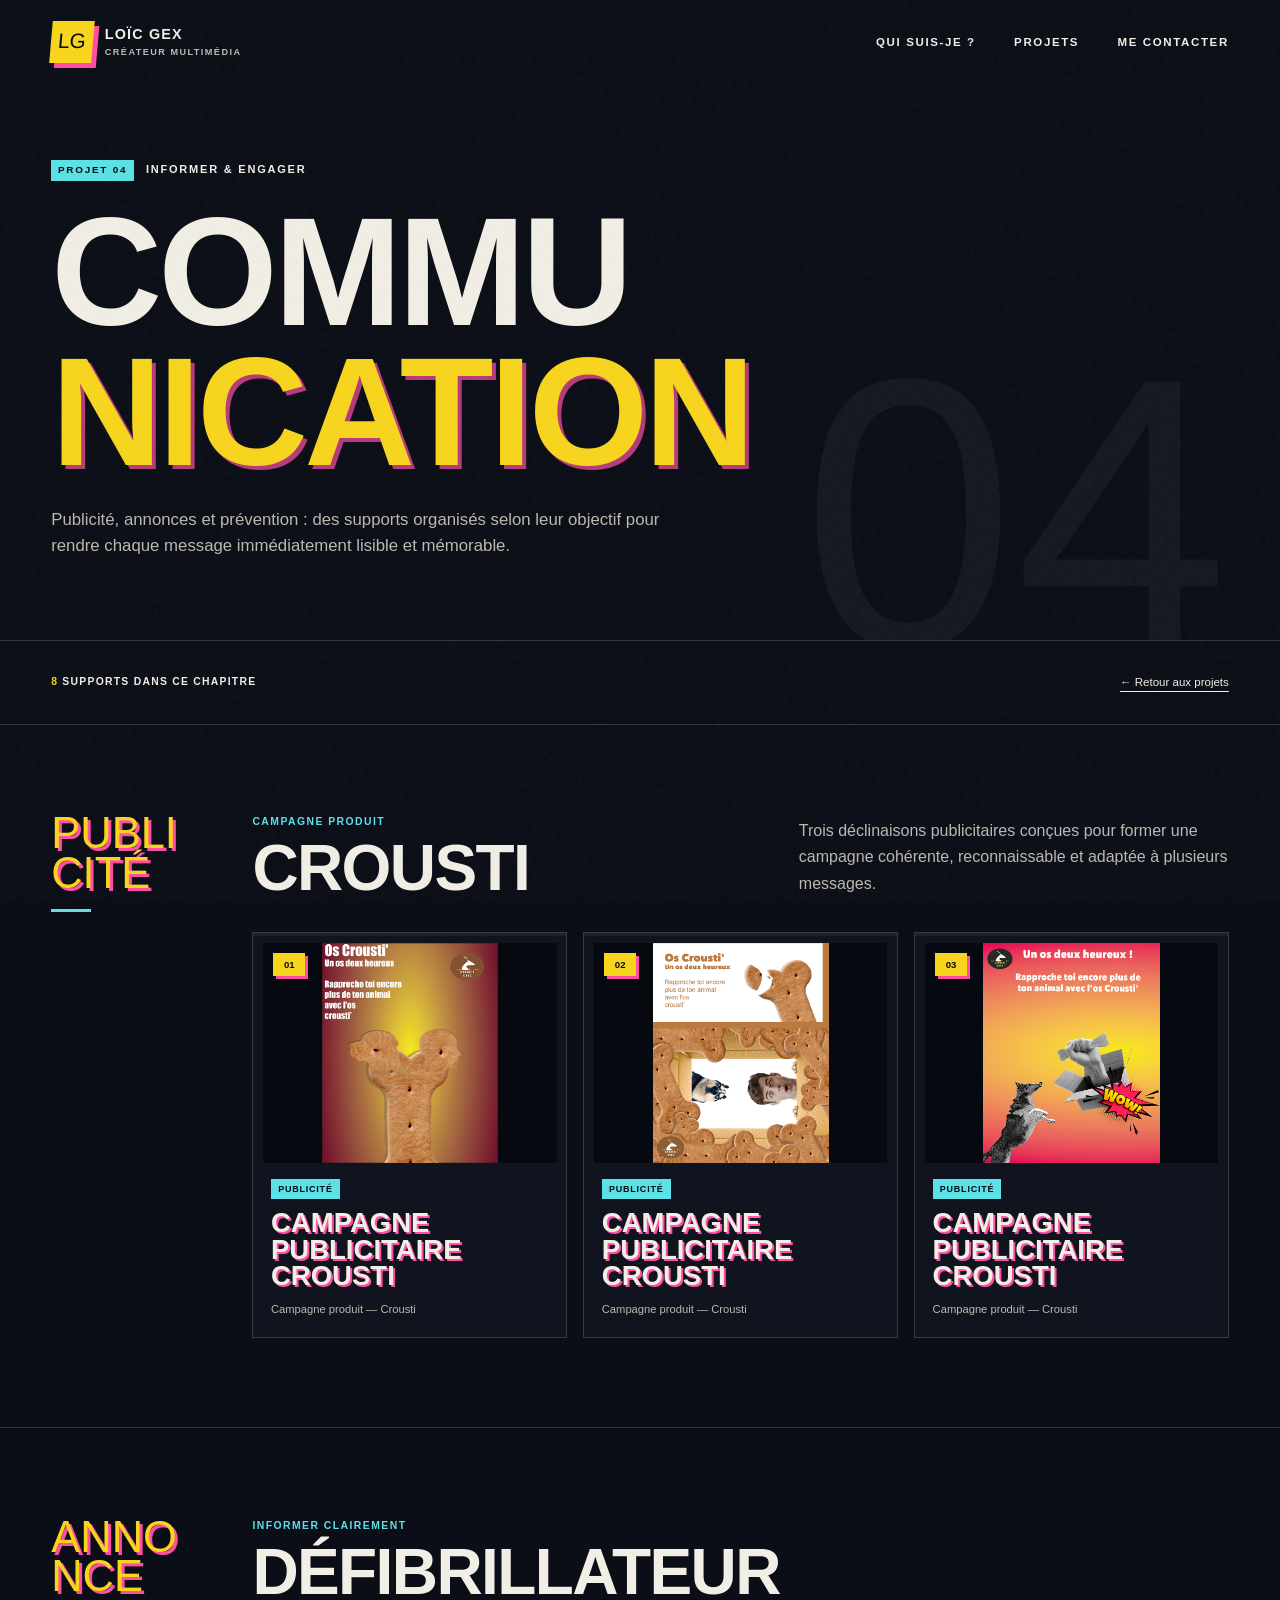
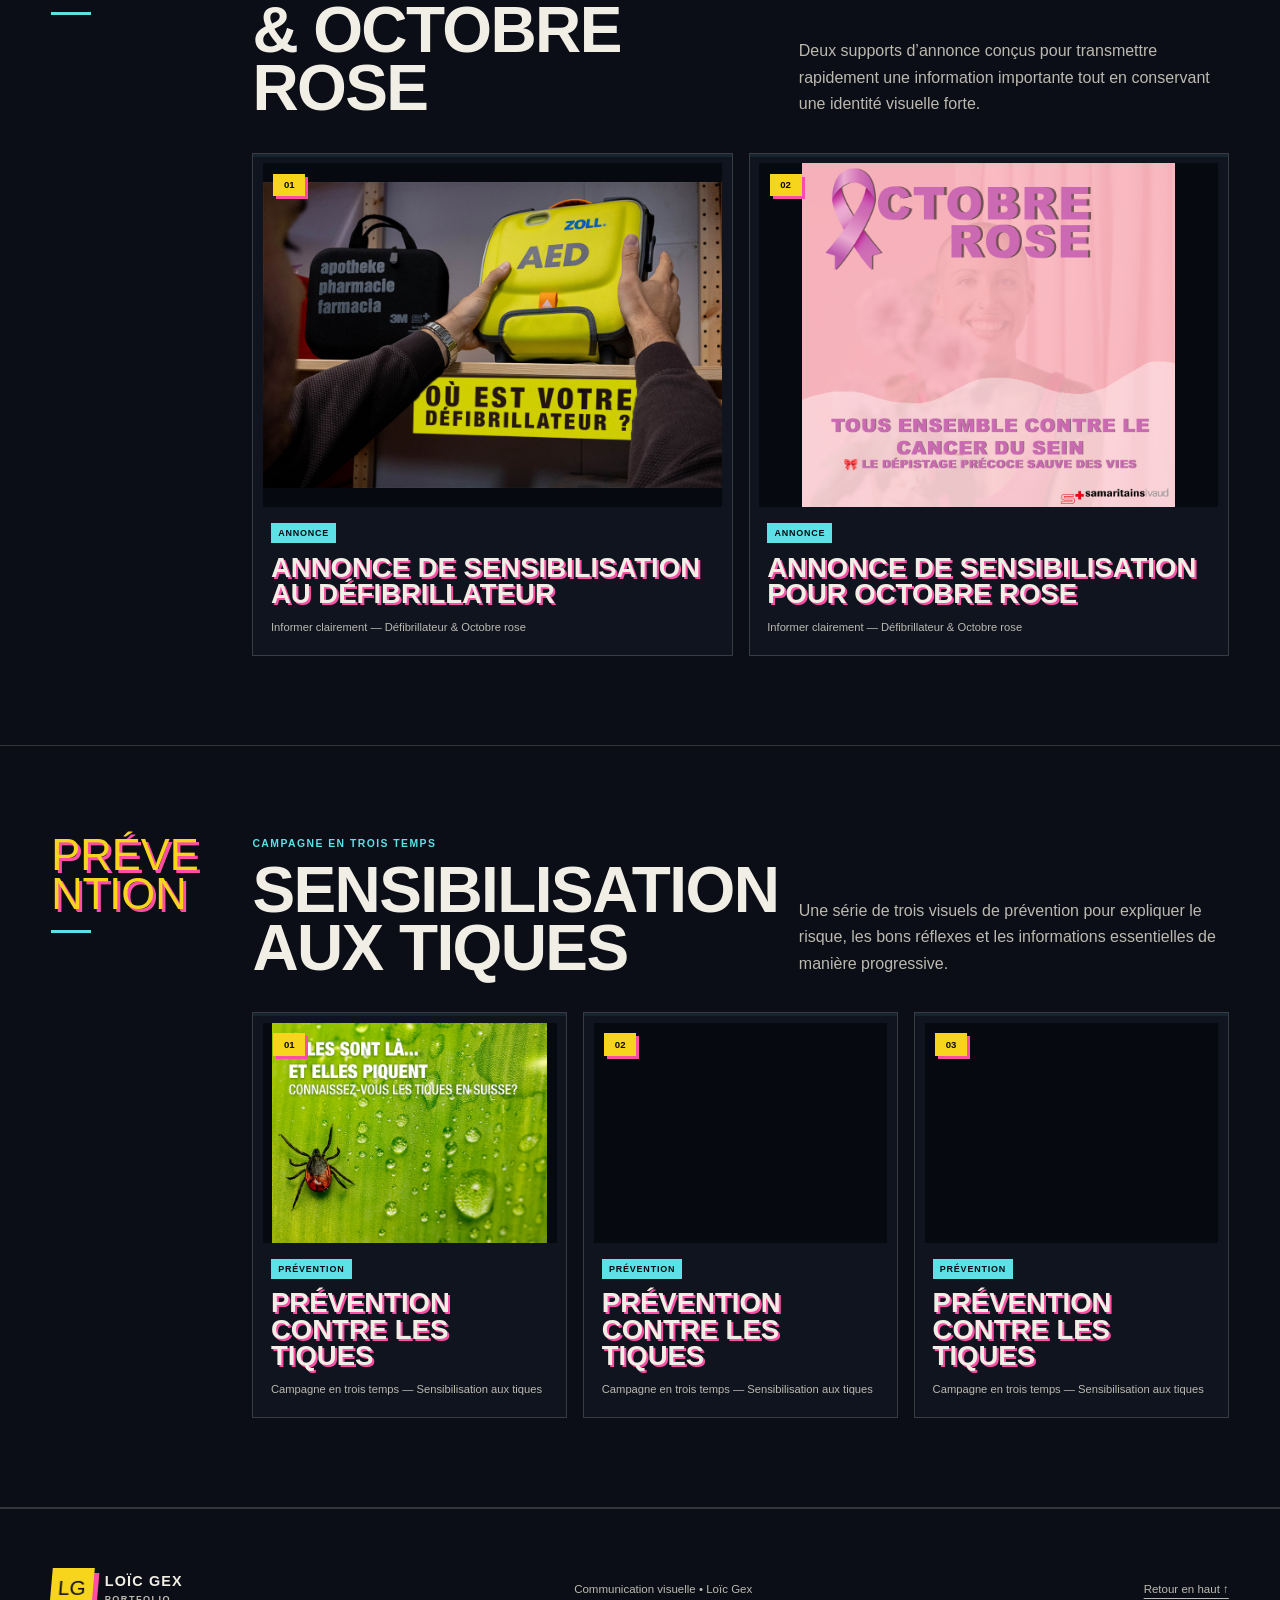
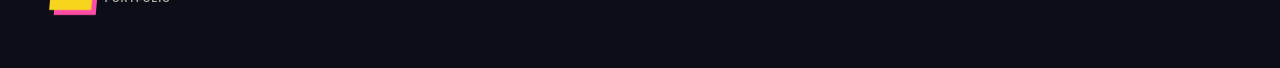
==== commit 8333e579: "Add files via upload" ====
--- a/communication.html
+++ b/communication.html
@@ -1,6 +1,6 @@
 <!doctype html><html lang="fr"><head>
   <meta charset="utf-8"><meta name="viewport" content="width=device-width, initial-scale=1"><meta name="description" content="Campagnes et supports de communication visuelle réalisés par Loïc Gex.">
-  <title>Communication visuelle — Loïc Gex</title><link rel="stylesheet" href="styles.css?v=20260811-full-turn"><script src="script.js?v=20260811-full-turn" defer></script><script src="gallery.js?v=20260806-cards" defer></script>
+  <title>Communication visuelle — Loïc Gex</title><link rel="stylesheet" href="styles.css?v=20260811-reference-book"><script src="script.js?v=20260811-reference-book" defer></script><script src="gallery.js?v=20260806-cards" defer></script>
 </head><body class="gallery-page" data-gallery="communication">
   <a class="skip-link" href="#galerie">Aller à la galerie</a><div class="noise" aria-hidden="true"></div><div class="page-transition" aria-hidden="true"></div>
   <header class="site-header"><a class="brand page-link" href="index.html"><span class="brand-mark">LG</span><span class="brand-copy">Loïc Gex<small>Créateur multimédia</small></span></a><nav class="main-nav"><a class="page-link" href="index.html#a-propos">Qui suis-je ?</a><a class="page-link" href="index.html#projets">Projets</a><a class="page-link" href="contact.html">Me contacter</a></nav><button class="menu-toggle" type="button" aria-expanded="false" aria-controls="main-nav"><span></span><span></span><span></span><span class="sr-only">Ouvrir le menu</span></button></header>
--- a/styles.css
+++ b/styles.css
@@ -28,40 +28,40 @@
 .noise { position: fixed; inset: 0; z-index: 20; opacity: .032; pointer-events: none; background-image: url("data:image/svg+xml,%3Csvg viewBox='0 0 180 180' xmlns='http://www.w3.org/2000/svg'%3E%3Cfilter id='n'%3E%3CfeTurbulence type='fractalNoise' baseFrequency='.9' numOctaves='4' stitchTiles='stitch'/%3E%3C/filter%3E%3Crect width='100%25' height='100%25' filter='url(%23n)' opacity='.9'/%3E%3C/svg%3E"); }
 .page-transition { position: fixed; inset: 0; z-index: 999; overflow: hidden; pointer-events: none; opacity: 0; perspective: 1800px; transform-style: preserve-3d; }
 .page-transition::before { content: ""; position: absolute; inset: 0; z-index: 0; background: radial-gradient(circle at 50% 50%, rgba(247,213,29,.2), transparent 38%), rgba(6,8,13,.9); opacity: 0; }
-.page-transition.is-turning { animation: transition-stage-in 2.15s ease forwards; }
+.page-transition.is-turning { animation: transition-stage-in 2.85s ease forwards; }
 .page-transition.is-entering { animation: transition-stage-out .78s ease forwards; }
-.page-transition.is-turning::before { animation: transition-backdrop-in 2.15s ease forwards; }
+.page-transition.is-turning::before { animation: transition-backdrop-in 2.85s ease forwards; }
 .page-transition.is-entering::before { animation: transition-backdrop-out .78s ease forwards; }
-.page-flurry { position: absolute; left: 50%; top: 50%; z-index: 8; width: min(96vw, 1380px); aspect-ratio: 3 / 2; perspective: 2000px; transform: translate(-50%,-50%) rotateX(3deg); transform-style: preserve-3d; }
-.page-flurry::before, .page-flurry::after { content: ""; position: absolute; top: 9%; bottom: 9%; width: 46%; border: 1px solid rgba(117,91,0,.42); background: repeating-linear-gradient(0deg, transparent 0 25px, rgba(70,52,0,.055) 25px 26px), radial-gradient(circle at 50% 20%, #ffed66, var(--yellow) 60%, #d2aa00); box-shadow: inset 0 0 38px rgba(85,61,0,.2), 0 16px 36px rgba(0,0,0,.48); opacity: 0; }
+.page-flurry { position: absolute; left: 50%; top: 50%; z-index: 8; width: min(106vw, calc(94vh * 1.5), 1580px); aspect-ratio: 3 / 2; perspective: 2400px; transform: translate(-50%,-50%) rotateX(2deg); transform-style: preserve-3d; }
+.page-flurry::before, .page-flurry::after { content: ""; position: absolute; top: 0; bottom: 0; width: 50%; border: 1px solid rgba(117,91,0,.42); background: repeating-linear-gradient(0deg, transparent 0 25px, rgba(70,52,0,.055) 25px 26px), radial-gradient(circle at 50% 20%, #ffed66, var(--yellow) 60%, #d2aa00); box-shadow: inset 0 0 38px rgba(85,61,0,.2), 0 16px 36px rgba(0,0,0,.48); opacity: 0; }
 .page-flurry::before { right: 50%; border-radius: 1rem .15rem .15rem 1rem; transform: rotateY(4deg); transform-origin: right center; }
 .page-flurry::after { left: 50%; border-radius: .15rem 1rem 1rem .15rem; transform: rotateY(-4deg); transform-origin: left center; }
-.is-turning .page-flurry { animation: reference-book-stage 2.15s ease both; }
-.is-turning .page-flurry::before, .is-turning .page-flurry::after { animation: reference-book-base 2.15s ease both; }
-.turning-sheet { --sheet-delay: calc(var(--sheet) * .21s); position: absolute; left: 50%; top: calc(9% + var(--sheet) * .18%); z-index: calc(16 - var(--sheet)); width: calc(46% - var(--sheet) * .15%); height: calc(82% - var(--sheet) * .15%); border-radius: .12rem 1rem 1rem .12rem; opacity: 0; transform: rotateY(0) translateZ(calc(var(--sheet) * 1px)); transform-origin: left center; transform-style: preserve-3d; will-change: transform, opacity; }
+.is-turning .page-flurry { animation: reference-book-stage 2.85s ease both; }
+.is-turning .page-flurry::before, .is-turning .page-flurry::after { animation: reference-book-base 2.85s ease both; }
+.turning-sheet { --sheet-delay: calc(var(--sheet) * .27s); position: absolute; left: 50%; top: 0; z-index: calc(16 - var(--sheet)); width: 50%; height: 100%; border-radius: .12rem 1rem 1rem .12rem; opacity: 0; transform: rotateY(0) translateZ(calc(var(--sheet) * 1.5px)); transform-origin: left center; transform-style: preserve-3d; will-change: transform, opacity; }
 .sheet-face { position: absolute; inset: 0; border: 1px solid rgba(255,255,255,.58); border-radius: inherit; overflow: hidden; box-shadow: 18px 12px 28px rgba(0,0,0,.4); backface-visibility: hidden; -webkit-backface-visibility: hidden; }
 .sheet-front { background: var(--ink-soft); transform: rotateY(0); }
 .sheet-front::after { content: ""; position: absolute; inset: 0; background: linear-gradient(90deg, rgba(247,213,29,.2), transparent 22%), linear-gradient(0deg, rgba(9,11,18,.72), transparent 48%); box-shadow: inset 18px 0 36px rgba(0,0,0,.3); }
-.sheet-front img { width: 100%; height: 100%; object-fit: cover; filter: saturate(.92) contrast(1.06); }
-.sheet-front.sheet-contain img { padding: 7%; object-fit: contain; background: #e9e6dd; }
-.sheet-back { background: repeating-linear-gradient(0deg, transparent 0 25px, rgba(9,11,18,.05) 25px 26px), linear-gradient(100deg, #d1ab00, var(--yellow) 17%, #ffe866 58%, #d2aa00); box-shadow: inset 18px 0 35px rgba(255,255,255,.25), inset -22px 0 36px rgba(83,63,0,.18); transform: rotateY(180deg); }
-.sheet-back::after { content: ""; position: absolute; inset: 6%; border: 1px solid rgba(9,11,18,.12); border-radius: .2rem .7rem .7rem .2rem; }
+.sheet-front img, .sheet-back img { width: 100%; height: 100%; object-fit: cover; object-position: center; filter: saturate(.92) contrast(1.06); }
+.sheet-front.sheet-contain img, .sheet-back.sheet-contain img { padding: 7%; object-fit: contain; background: #e9e6dd; }
+.sheet-back { background: var(--ink-soft); transform: rotateY(180deg); }
+.sheet-back::after { content: ""; position: absolute; inset: 0; background: linear-gradient(270deg, rgba(247,213,29,.2), transparent 22%), linear-gradient(0deg, rgba(9,11,18,.72), transparent 48%); box-shadow: inset -18px 0 36px rgba(0,0,0,.3); }
 .sheet-label { position: absolute; z-index: 2; left: 5%; right: 5%; bottom: 5%; padding: .48rem .62rem; display: flex; align-items: center; justify-content: space-between; gap: .7rem; color: var(--ink); background: var(--yellow); box-shadow: 5px 5px 0 var(--pink); font-size: clamp(.55rem, 1vw, .75rem); font-weight: 900; letter-spacing: .1em; text-transform: uppercase; }
 .sheet-label b { color: #573800; font-size: .75em; }
-.is-turning .turning-sheet { animation: yellow-page-flurry .9s cubic-bezier(.48,.03,.18,1) var(--sheet-delay) both; }
-.is-turning .sheet-front { animation: sheet-front-visibility .9s linear var(--sheet-delay) both; }
-.is-turning .sheet-back { animation: sheet-back-visibility .9s linear var(--sheet-delay) both; }
+.is-turning .turning-sheet { animation: yellow-page-flurry 1.18s cubic-bezier(.45,.02,.16,1) var(--sheet-delay) both; }
+.is-turning .sheet-front { animation: sheet-front-visibility 1.18s linear var(--sheet-delay) both; }
+.is-turning .sheet-back { animation: sheet-back-visibility 1.18s linear var(--sheet-delay) both; }
 .is-entering .page-flurry { display: none; }
-.opening-book { position: absolute; inset: 50% auto auto 50%; z-index: 20; width: min(94vw, 1320px); aspect-ratio: 3 / 2; opacity: 0; transform: translate(-50%,-50%) scale(.14) rotateX(10deg); transform-origin: center; transform-style: preserve-3d; }
+.opening-book { position: absolute; inset: 50% auto auto 50%; z-index: 20; width: min(106vw, calc(94vh * 1.5), 1580px); aspect-ratio: 3 / 2; opacity: 0; transform: translate(-50%,-50%) scale(.14) rotateX(10deg); transform-origin: center; transform-style: preserve-3d; }
 .book-cover { position: absolute; inset: 2%; border: 4px solid #080a10; border-radius: 1.2rem; background: linear-gradient(135deg, #ff4da6, #4c1737 46%, #090b12); box-shadow: 0 28px 70px rgba(0,0,0,.68), 0 0 0 3px var(--yellow); }
 .book-page { position: absolute; top: 4%; bottom: 4%; width: 48%; border: 1px solid rgba(117,91,0,.4); background: repeating-linear-gradient(0deg, transparent 0 26px, rgba(70,52,0,.06) 26px 27px), radial-gradient(circle at 50% 22%, #ffed66, var(--yellow) 58%, #d5ad00); box-shadow: inset 0 0 42px rgba(85,61,0,.22), 0 10px 32px rgba(0,0,0,.42); backface-visibility: hidden; }
 .book-page::after { content: ""; position: absolute; inset: 7%; border: 1px solid rgba(9,11,18,.12); }
 .book-page-left { right: 50%; border-radius: 1rem .2rem .2rem 1rem; transform: rotateY(88deg); transform-origin: right center; }
 .book-page-right { left: 50%; border-radius: .2rem 1rem 1rem .2rem; transform: rotateY(-88deg); transform-origin: left center; }
 .book-spine { position: absolute; z-index: 4; left: 50%; top: 3%; bottom: 3%; width: 8px; border-radius: 50%; background: linear-gradient(90deg, rgba(74,53,0,.65), rgba(255,246,158,.9), rgba(74,53,0,.65)); box-shadow: 0 0 18px rgba(0,0,0,.55); transform: translateX(-50%); }
-.is-turning .opening-book { animation: book-arrive 2.15s cubic-bezier(.3,.02,.16,1) forwards; }
-.is-turning .book-page-left { animation: book-open-left .21s cubic-bezier(.15,.7,.15,1) 1.93s forwards; }
-.is-turning .book-page-right { animation: book-open-right .21s cubic-bezier(.15,.7,.15,1) 1.93s forwards; }
+.is-turning .opening-book { animation: book-arrive 2.85s cubic-bezier(.3,.02,.16,1) forwards; }
+.is-turning .book-page-left { animation: book-open-left .28s cubic-bezier(.15,.7,.15,1) 2.56s forwards; }
+.is-turning .book-page-right { animation: book-open-right .28s cubic-bezier(.15,.7,.15,1) 2.56s forwards; }
 .is-entering .opening-book { opacity: 1; transform: translate(-50%,-50%) scale(1.22); animation: book-release .78s ease forwards; }
 .is-entering .book-page-left { transform: rotateY(0); animation: book-leave-left .78s cubic-bezier(.5,0,.7,1) forwards; }
 .is-entering .book-page-right { transform: rotateY(0); animation: book-leave-right .78s cubic-bezier(.5,0,.7,1) forwards; }
@@ -70,20 +70,20 @@
 @keyframes transition-stage-out { 0%,82% { opacity: 1; } 100% { opacity: 0; } }
 @keyframes transition-backdrop-in { 0% { opacity: 0; } 42% { opacity: .58; } 72%,100% { opacity: 1; } }
 @keyframes transition-backdrop-out { 0% { opacity: 1; } 60% { opacity: .72; } 100% { opacity: 0; } }
-@keyframes reference-book-stage { 0% { opacity: 0; transform: translate(-50%,-50%) scale(.78) rotateX(3deg); } 7% { opacity: 1; } 82% { opacity: 1; transform: translate(-50%,-50%) scale(1) rotateX(3deg); } 94%,100% { opacity: 0; transform: translate(-50%,-50%) scale(1.025) rotateX(3deg); } }
-@keyframes reference-book-base { 0% { opacity: 0; } 6%,84% { opacity: 1; } 96%,100% { opacity: 0; } }
+@keyframes reference-book-stage { 0% { opacity: 0; transform: translate(-50%,-50%) scale(.7) rotateX(2deg); } 5% { opacity: 1; } 82% { opacity: 1; transform: translate(-50%,-50%) scale(1) rotateX(2deg); } 94%,100% { opacity: 0; transform: translate(-50%,-50%) scale(1.025) rotateX(2deg); } }
+@keyframes reference-book-base { 0% { opacity: 0; } 5%,84% { opacity: 1; } 96%,100% { opacity: 0; } }
 @keyframes yellow-page-flurry {
-  0% { opacity: 0; border-radius: .12rem 1rem 1rem .12rem; transform: rotateY(0) translateZ(calc(var(--sheet) * 1px)) skewY(0); }
-  8% { opacity: 1; }
-  38% { opacity: 1; border-radius: .12rem 42% 42% .12rem; transform: rotateY(-68deg) translateZ(28px) skewY(-1.2deg); }
-  58% { opacity: 1; border-radius: 42% .3rem .3rem 42%; transform: rotateY(-112deg) translateZ(32px) skewY(.8deg); }
-  82% { opacity: 1; border-radius: 1rem .12rem .12rem 1rem; transform: rotateY(-174deg) translateZ(3px) skewY(0); }
-  94% { opacity: 1; border-radius: 1rem .12rem .12rem 1rem; transform: rotateY(-180deg) translateZ(0); }
-  100% { opacity: 1; border-radius: 1rem .12rem .12rem 1rem; transform: rotateY(-180deg) translateZ(0); }
+  0% { opacity: 0; border-radius: .12rem 1rem 1rem .12rem; transform: rotateY(0) translateZ(calc(var(--sheet) * 1.5px)) rotateZ(0); }
+  6% { opacity: 1; }
+  30% { opacity: 1; border-radius: .12rem 34% 34% .12rem; transform: rotateY(-48deg) translateZ(28px) rotateZ(-.7deg); }
+  48% { opacity: 1; border-radius: .12rem 48% 48% .12rem; transform: rotateY(-86deg) translateZ(48px) rotateZ(-1.2deg); }
+  64% { opacity: 1; border-radius: 48% .3rem .3rem 48%; transform: rotateY(-122deg) translateZ(43px) rotateZ(.8deg); }
+  84% { opacity: 1; border-radius: 28% .12rem .12rem 28%; transform: rotateY(-170deg) translateZ(9px) rotateZ(.25deg); }
+  96%,100% { opacity: 1; border-radius: 1rem .12rem .12rem 1rem; transform: rotateY(-180deg) translateZ(0) rotateZ(0); }
 }
 @keyframes sheet-front-visibility { 0%,49% { opacity: 1; } 50%,100% { opacity: 0; } }
 @keyframes sheet-back-visibility { 0%,49% { opacity: 0; } 50%,100% { opacity: 1; } }
-@keyframes book-arrive { 0%,86% { opacity: 0; transform: translate(-50%,-50%) scale(.14) rotateX(10deg); } 90% { opacity: 1; transform: translate(-50%,-50%) scale(.28) rotateX(7deg); } 100% { opacity: 1; transform: translate(-50%,-50%) scale(1.08) rotateX(0); } }
+@keyframes book-arrive { 0%,84% { opacity: 0; transform: translate(-50%,-50%) scale(.14) rotateX(10deg); } 89% { opacity: 1; transform: translate(-50%,-50%) scale(.3) rotateX(7deg); } 100% { opacity: 1; transform: translate(-50%,-50%) scale(1.08) rotateX(0); } }
 @keyframes book-open-left { from { transform: rotateY(88deg); } to { transform: rotateY(0); } }
 @keyframes book-open-right { from { transform: rotateY(-88deg); } to { transform: rotateY(0); } }
 @keyframes book-release { 0% { opacity: 1; transform: translate(-50%,-50%) scale(1.22); } 72% { opacity: 1; transform: translate(-50%,-50%) scale(1.4); } 100% { opacity: 0; transform: translate(-50%,-50%) scale(1.55); } }
@@ -353,8 +353,8 @@
 }
 
 @media (max-width: 800px) {
-  .page-flurry { width: min(120vw, 980px); }
-  .opening-book { width: min(114vw, 920px); }
+  .page-flurry { width: min(142vw, calc(92svh * 1.5), 1200px); }
+  .opening-book { width: min(138vw, calc(92svh * 1.5), 1160px); }
   .site-header { height: 4.8rem; }
   .menu-toggle { display: block; }
   .main-nav { position: fixed; inset: 0; z-index: -1; padding: 7rem var(--pad) 3rem; display: flex; flex-direction: column; align-items: flex-start; justify-content: center; gap: 1rem; background: rgba(9,11,18,.98); opacity: 0; visibility: hidden; transition: opacity .2s, visibility .2s; }
@@ -399,8 +399,8 @@
 }
 
 @media (max-width: 600px) {
-  .page-flurry { width: min(138vw, 720px); }
-  .opening-book { width: min(130vw, 680px); }
+  .page-flurry { width: min(190vw, calc(88svh * 1.5), 900px); }
+  .opening-book { width: min(182vw, calc(88svh * 1.5), 860px); }
   .sheet-label { padding: .38rem .46rem; font-size: .5rem; box-shadow: 3px 3px 0 var(--pink); }
   h1 { max-width: 100%; font-size: clamp(3rem, 14vw, 4.7rem); overflow-wrap: anywhere; }
   h2 { font-size: clamp(2.8rem, 14vw, 4.2rem); }
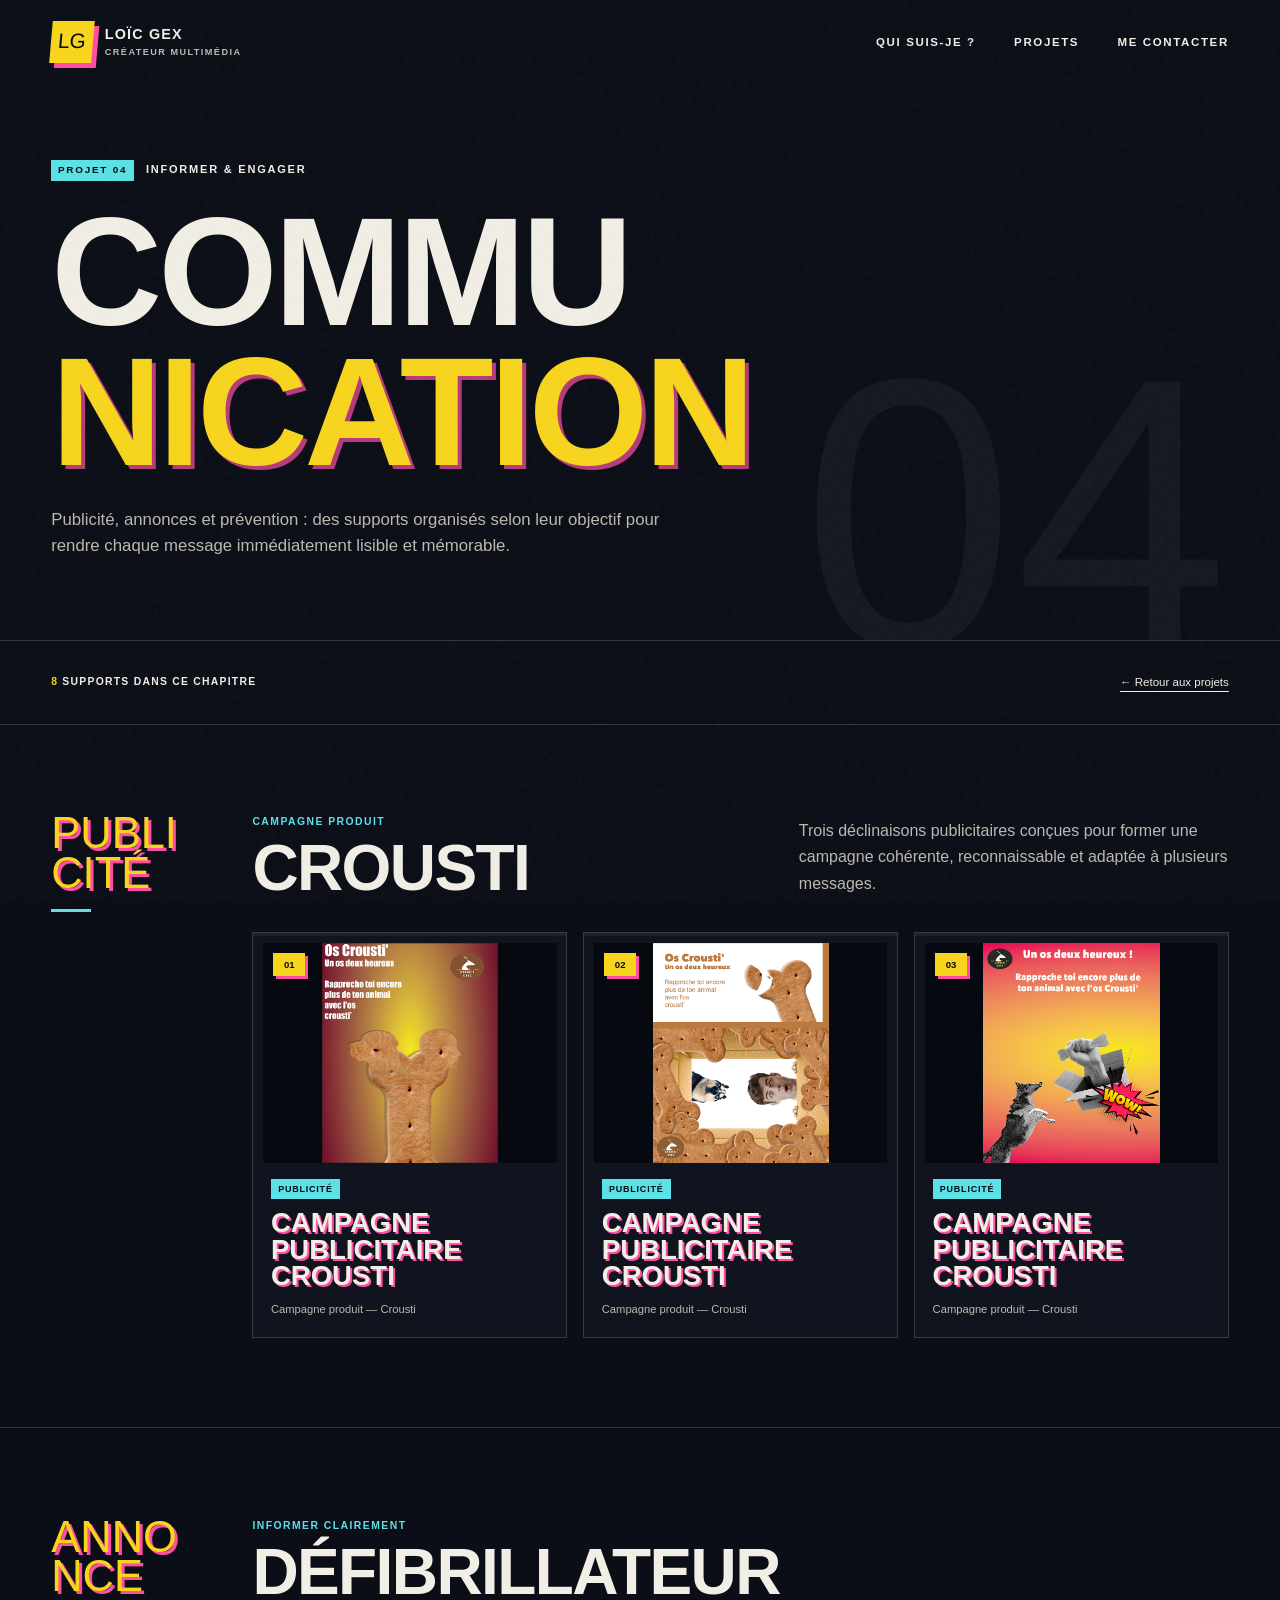
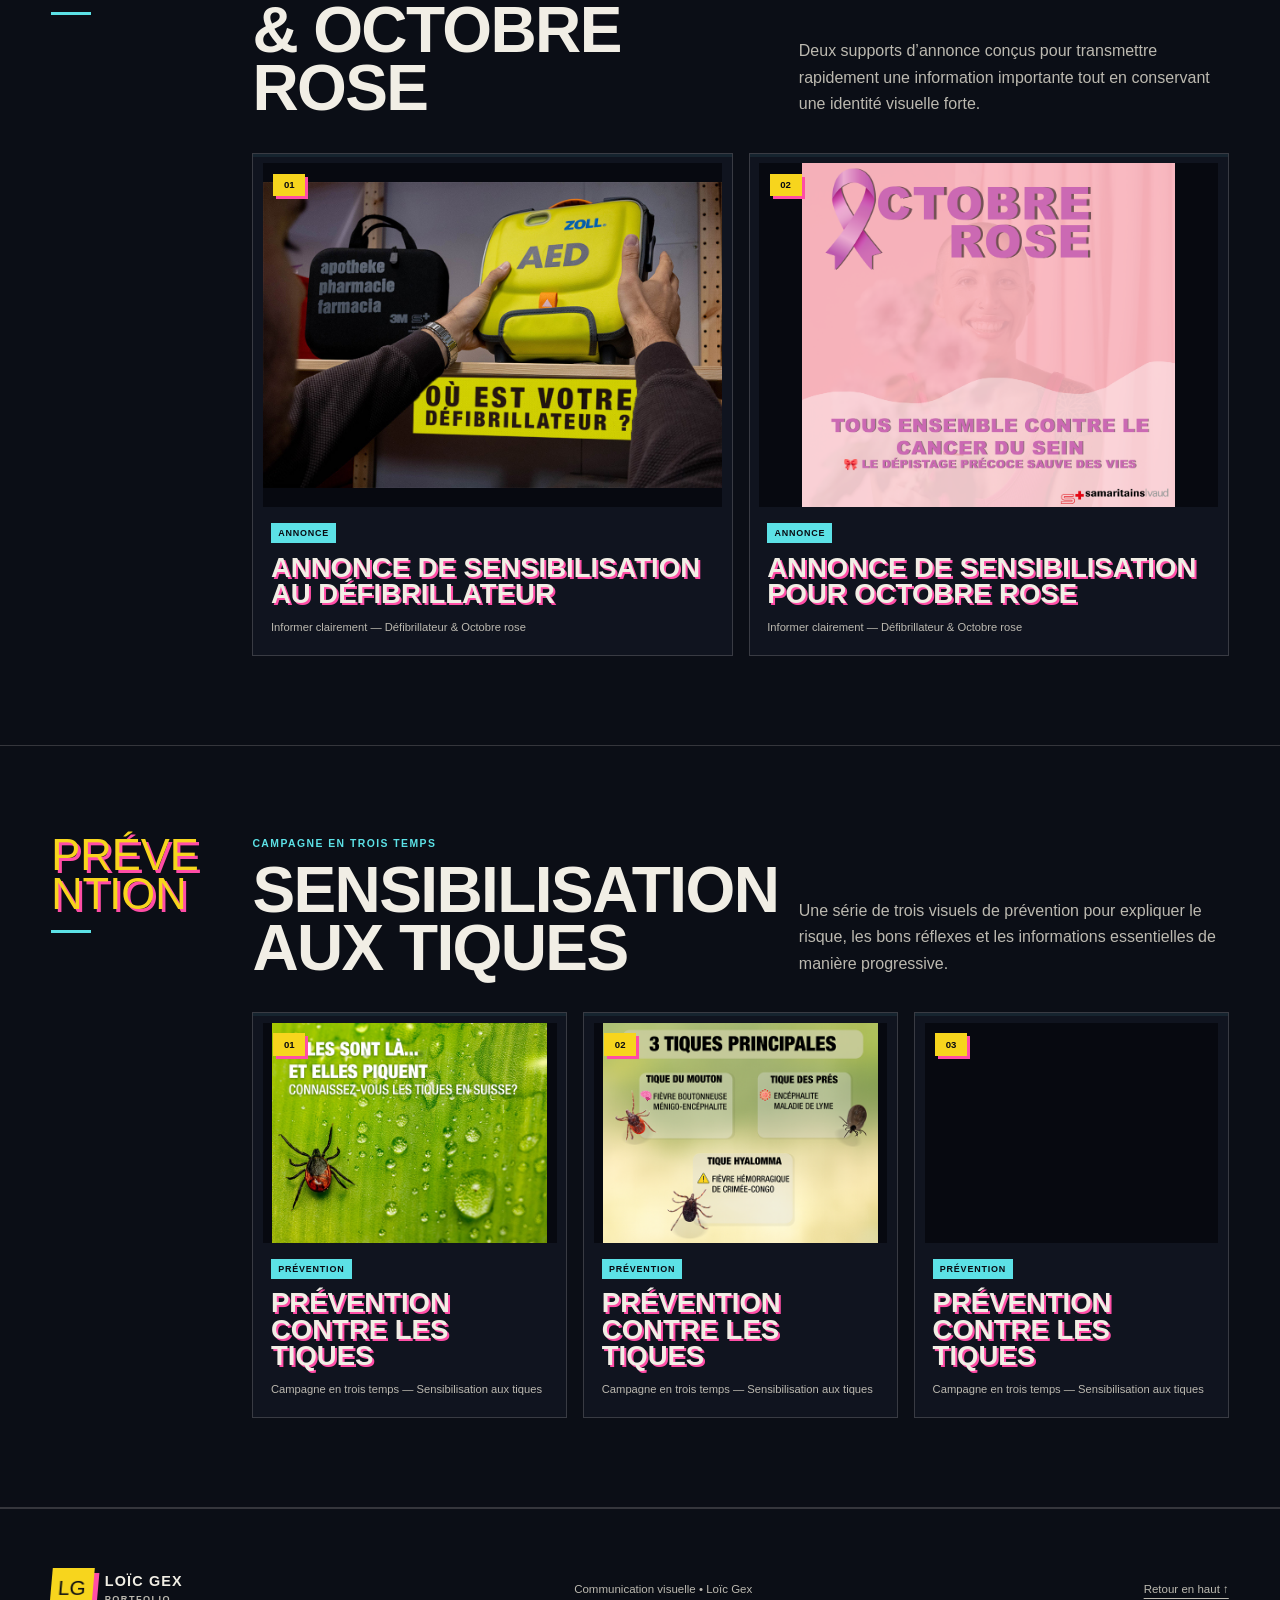
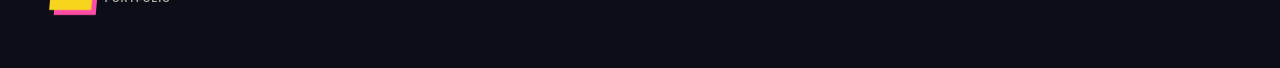
==== commit ccbd65ba: "Add files via upload" ====
--- a/communication.html
+++ b/communication.html
@@ -1,6 +1,6 @@
 <!doctype html><html lang="fr"><head>
   <meta charset="utf-8"><meta name="viewport" content="width=device-width, initial-scale=1"><meta name="description" content="Campagnes et supports de communication visuelle réalisés par Loïc Gex.">
-  <title>Communication visuelle — Loïc Gex</title><link rel="stylesheet" href="styles.css?v=20260811-reference-book"><script src="script.js?v=20260811-reference-book" defer></script><script src="gallery.js?v=20260806-cards" defer></script>
+  <title>Communication visuelle — Loïc Gex</title><link rel="stylesheet" href="styles.css?v=20260811-complete-page-turn"><script src="script.js?v=20260811-complete-page-turn" defer></script><script src="gallery.js?v=20260806-cards" defer></script>
 </head><body class="gallery-page" data-gallery="communication">
   <a class="skip-link" href="#galerie">Aller à la galerie</a><div class="noise" aria-hidden="true"></div><div class="page-transition" aria-hidden="true"></div>
   <header class="site-header"><a class="brand page-link" href="index.html"><span class="brand-mark">LG</span><span class="brand-copy">Loïc Gex<small>Créateur multimédia</small></span></a><nav class="main-nav"><a class="page-link" href="index.html#a-propos">Qui suis-je ?</a><a class="page-link" href="index.html#projets">Projets</a><a class="page-link" href="contact.html">Me contacter</a></nav><button class="menu-toggle" type="button" aria-expanded="false" aria-controls="main-nav"><span></span><span></span><span></span><span class="sr-only">Ouvrir le menu</span></button></header>
--- a/styles.css
+++ b/styles.css
@@ -27,18 +27,18 @@
 .skip-link:focus { top: 1rem; }
 .noise { position: fixed; inset: 0; z-index: 20; opacity: .032; pointer-events: none; background-image: url("data:image/svg+xml,%3Csvg viewBox='0 0 180 180' xmlns='http://www.w3.org/2000/svg'%3E%3Cfilter id='n'%3E%3CfeTurbulence type='fractalNoise' baseFrequency='.9' numOctaves='4' stitchTiles='stitch'/%3E%3C/filter%3E%3Crect width='100%25' height='100%25' filter='url(%23n)' opacity='.9'/%3E%3C/svg%3E"); }
 .page-transition { position: fixed; inset: 0; z-index: 999; overflow: hidden; pointer-events: none; opacity: 0; perspective: 1800px; transform-style: preserve-3d; }
-.page-transition::before { content: ""; position: absolute; inset: 0; z-index: 0; background: radial-gradient(circle at 50% 50%, rgba(247,213,29,.2), transparent 38%), rgba(6,8,13,.9); opacity: 0; }
-.page-transition.is-turning { animation: transition-stage-in 2.85s ease forwards; }
+.page-transition::before { content: ""; position: absolute; inset: 0; z-index: 0; background: radial-gradient(circle at 50% 48%, rgba(255,221,0,.48), rgba(247,213,29,.16) 38%, transparent 67%), rgba(6,8,13,.94); opacity: 0; }
+.page-transition.is-turning { animation: transition-stage-in 2.4s ease forwards; }
 .page-transition.is-entering { animation: transition-stage-out .78s ease forwards; }
-.page-transition.is-turning::before { animation: transition-backdrop-in 2.85s ease forwards; }
+.page-transition.is-turning::before { animation: transition-backdrop-in 2.4s ease forwards; }
 .page-transition.is-entering::before { animation: transition-backdrop-out .78s ease forwards; }
-.page-flurry { position: absolute; left: 50%; top: 50%; z-index: 8; width: min(106vw, calc(94vh * 1.5), 1580px); aspect-ratio: 3 / 2; perspective: 2400px; transform: translate(-50%,-50%) rotateX(2deg); transform-style: preserve-3d; }
-.page-flurry::before, .page-flurry::after { content: ""; position: absolute; top: 0; bottom: 0; width: 50%; border: 1px solid rgba(117,91,0,.42); background: repeating-linear-gradient(0deg, transparent 0 25px, rgba(70,52,0,.055) 25px 26px), radial-gradient(circle at 50% 20%, #ffed66, var(--yellow) 60%, #d2aa00); box-shadow: inset 0 0 38px rgba(85,61,0,.2), 0 16px 36px rgba(0,0,0,.48); opacity: 0; }
+.page-flurry { position: absolute; left: 50%; top: 50%; z-index: 8; width: min(104vw, 1600px); aspect-ratio: 1.55 / 1; perspective: 2600px; transform: translate(-50%,-50%) rotateX(1.5deg); transform-style: preserve-3d; }
+.page-flurry::before, .page-flurry::after { content: ""; position: absolute; top: 0; bottom: 0; width: 50%; border: 2px solid rgba(255,229,55,.72); background: repeating-linear-gradient(0deg, transparent 0 25px, rgba(92,66,0,.05) 25px 26px), radial-gradient(circle at 50% 16%, #fff58e, #ffdf16 52%, #e8b900 100%); box-shadow: inset 0 0 42px rgba(112,79,0,.19), 0 0 38px rgba(255,213,0,.24), 0 22px 48px rgba(0,0,0,.52); opacity: 0; }
 .page-flurry::before { right: 50%; border-radius: 1rem .15rem .15rem 1rem; transform: rotateY(4deg); transform-origin: right center; }
 .page-flurry::after { left: 50%; border-radius: .15rem 1rem 1rem .15rem; transform: rotateY(-4deg); transform-origin: left center; }
-.is-turning .page-flurry { animation: reference-book-stage 2.85s ease both; }
-.is-turning .page-flurry::before, .is-turning .page-flurry::after { animation: reference-book-base 2.85s ease both; }
-.turning-sheet { --sheet-delay: calc(var(--sheet) * .27s); position: absolute; left: 50%; top: 0; z-index: calc(16 - var(--sheet)); width: 50%; height: 100%; border-radius: .12rem 1rem 1rem .12rem; opacity: 0; transform: rotateY(0) translateZ(calc(var(--sheet) * 1.5px)); transform-origin: left center; transform-style: preserve-3d; will-change: transform, opacity; }
+.is-turning .page-flurry { animation: reference-book-stage 2.4s ease both; }
+.is-turning .page-flurry::before, .is-turning .page-flurry::after { animation: reference-book-base 2.4s ease both; }
+.turning-sheet { --sheet-delay: calc(var(--sheet) * .34s); position: absolute; left: 50%; top: 0; z-index: calc(30 - var(--sheet)); width: 50%; height: 100%; border-radius: .12rem 1rem 1rem .12rem; opacity: 1; transform: rotateY(0) translateZ(calc(var(--sheet) * 1.5px)); transform-origin: left center; transform-style: preserve-3d; will-change: transform; }
 .sheet-face { position: absolute; inset: 0; border: 1px solid rgba(255,255,255,.58); border-radius: inherit; overflow: hidden; box-shadow: 18px 12px 28px rgba(0,0,0,.4); backface-visibility: hidden; -webkit-backface-visibility: hidden; }
 .sheet-front { background: var(--ink-soft); transform: rotateY(0); }
 .sheet-front::after { content: ""; position: absolute; inset: 0; background: linear-gradient(90deg, rgba(247,213,29,.2), transparent 22%), linear-gradient(0deg, rgba(9,11,18,.72), transparent 48%); box-shadow: inset 18px 0 36px rgba(0,0,0,.3); }
@@ -48,42 +48,42 @@
 .sheet-back::after { content: ""; position: absolute; inset: 0; background: linear-gradient(270deg, rgba(247,213,29,.2), transparent 22%), linear-gradient(0deg, rgba(9,11,18,.72), transparent 48%); box-shadow: inset -18px 0 36px rgba(0,0,0,.3); }
 .sheet-label { position: absolute; z-index: 2; left: 5%; right: 5%; bottom: 5%; padding: .48rem .62rem; display: flex; align-items: center; justify-content: space-between; gap: .7rem; color: var(--ink); background: var(--yellow); box-shadow: 5px 5px 0 var(--pink); font-size: clamp(.55rem, 1vw, .75rem); font-weight: 900; letter-spacing: .1em; text-transform: uppercase; }
 .sheet-label b { color: #573800; font-size: .75em; }
-.is-turning .turning-sheet { animation: yellow-page-flurry 1.18s cubic-bezier(.45,.02,.16,1) var(--sheet-delay) both; }
-.is-turning .sheet-front { animation: sheet-front-visibility 1.18s linear var(--sheet-delay) both; }
-.is-turning .sheet-back { animation: sheet-back-visibility 1.18s linear var(--sheet-delay) both; }
+.is-turning .turning-sheet { animation: yellow-page-flurry .38s cubic-bezier(.48,.02,.16,1) var(--sheet-delay) both; }
+.is-turning .sheet-front { animation: sheet-front-visibility .38s linear var(--sheet-delay) both; }
+.is-turning .sheet-back { animation: sheet-back-visibility .38s linear var(--sheet-delay) both; }
 .is-entering .page-flurry { display: none; }
-.opening-book { position: absolute; inset: 50% auto auto 50%; z-index: 20; width: min(106vw, calc(94vh * 1.5), 1580px); aspect-ratio: 3 / 2; opacity: 0; transform: translate(-50%,-50%) scale(.14) rotateX(10deg); transform-origin: center; transform-style: preserve-3d; }
+.opening-book { position: absolute; inset: 50% auto auto 50%; z-index: 20; width: min(104vw, 1600px); aspect-ratio: 1.55 / 1; opacity: 0; transform: translate(-50%,-50%) scale(1) rotateX(0); transform-origin: center; transform-style: preserve-3d; }
 .book-cover { position: absolute; inset: 2%; border: 4px solid #080a10; border-radius: 1.2rem; background: linear-gradient(135deg, #ff4da6, #4c1737 46%, #090b12); box-shadow: 0 28px 70px rgba(0,0,0,.68), 0 0 0 3px var(--yellow); }
-.book-page { position: absolute; top: 4%; bottom: 4%; width: 48%; border: 1px solid rgba(117,91,0,.4); background: repeating-linear-gradient(0deg, transparent 0 26px, rgba(70,52,0,.06) 26px 27px), radial-gradient(circle at 50% 22%, #ffed66, var(--yellow) 58%, #d5ad00); box-shadow: inset 0 0 42px rgba(85,61,0,.22), 0 10px 32px rgba(0,0,0,.42); backface-visibility: hidden; }
+.book-page { position: absolute; top: 4%; bottom: 4%; width: 48%; border: 2px solid rgba(255,231,69,.72); background: repeating-linear-gradient(0deg, transparent 0 26px, rgba(70,52,0,.05) 26px 27px), radial-gradient(circle at 50% 18%, #fff797, #ffdf16 56%, #e9ba00); box-shadow: inset 0 0 42px rgba(85,61,0,.19), 0 0 28px rgba(255,213,0,.2), 0 10px 32px rgba(0,0,0,.42); backface-visibility: hidden; }
 .book-page::after { content: ""; position: absolute; inset: 7%; border: 1px solid rgba(9,11,18,.12); }
 .book-page-left { right: 50%; border-radius: 1rem .2rem .2rem 1rem; transform: rotateY(88deg); transform-origin: right center; }
 .book-page-right { left: 50%; border-radius: .2rem 1rem 1rem .2rem; transform: rotateY(-88deg); transform-origin: left center; }
 .book-spine { position: absolute; z-index: 4; left: 50%; top: 3%; bottom: 3%; width: 8px; border-radius: 50%; background: linear-gradient(90deg, rgba(74,53,0,.65), rgba(255,246,158,.9), rgba(74,53,0,.65)); box-shadow: 0 0 18px rgba(0,0,0,.55); transform: translateX(-50%); }
-.is-turning .opening-book { animation: book-arrive 2.85s cubic-bezier(.3,.02,.16,1) forwards; }
-.is-turning .book-page-left { animation: book-open-left .28s cubic-bezier(.15,.7,.15,1) 2.56s forwards; }
-.is-turning .book-page-right { animation: book-open-right .28s cubic-bezier(.15,.7,.15,1) 2.56s forwards; }
+.is-turning .opening-book { animation: book-arrive 2.4s ease forwards; }
+.is-turning .book-page-left { animation: book-open-left .33s cubic-bezier(.15,.7,.15,1) 2.04s forwards; }
+.is-turning .book-page-right { animation: book-open-right .33s cubic-bezier(.15,.7,.15,1) 2.04s forwards; }
 .is-entering .opening-book { opacity: 1; transform: translate(-50%,-50%) scale(1.22); animation: book-release .78s ease forwards; }
 .is-entering .book-page-left { transform: rotateY(0); animation: book-leave-left .78s cubic-bezier(.5,0,.7,1) forwards; }
 .is-entering .book-page-right { transform: rotateY(0); animation: book-leave-right .78s cubic-bezier(.5,0,.7,1) forwards; }
 .is-entering .book-cover, .is-entering .book-spine { animation: book-cover-away .62s ease forwards; }
 @keyframes transition-stage-in { 0% { opacity: 0; } 5%,100% { opacity: 1; } }
 @keyframes transition-stage-out { 0%,82% { opacity: 1; } 100% { opacity: 0; } }
-@keyframes transition-backdrop-in { 0% { opacity: 0; } 42% { opacity: .58; } 72%,100% { opacity: 1; } }
+@keyframes transition-backdrop-in { 0% { opacity: 0; } 12% { opacity: .72; } 55%,100% { opacity: 1; } }
 @keyframes transition-backdrop-out { 0% { opacity: 1; } 60% { opacity: .72; } 100% { opacity: 0; } }
-@keyframes reference-book-stage { 0% { opacity: 0; transform: translate(-50%,-50%) scale(.7) rotateX(2deg); } 5% { opacity: 1; } 82% { opacity: 1; transform: translate(-50%,-50%) scale(1) rotateX(2deg); } 94%,100% { opacity: 0; transform: translate(-50%,-50%) scale(1.025) rotateX(2deg); } }
-@keyframes reference-book-base { 0% { opacity: 0; } 5%,84% { opacity: 1; } 96%,100% { opacity: 0; } }
+@keyframes reference-book-stage { 0% { opacity: 0; transform: translate(-50%,-50%) rotateX(1.5deg); } 4%,76% { opacity: 1; transform: translate(-50%,-50%) rotateX(1.5deg); } 84%,100% { opacity: 0; transform: translate(-50%,-50%) rotateX(1.5deg); } }
+@keyframes reference-book-base { 0% { opacity: 0; } 4%,76% { opacity: 1; } 84%,100% { opacity: 0; } }
 @keyframes yellow-page-flurry {
-  0% { opacity: 0; border-radius: .12rem 1rem 1rem .12rem; transform: rotateY(0) translateZ(calc(var(--sheet) * 1.5px)) rotateZ(0); }
-  6% { opacity: 1; }
-  30% { opacity: 1; border-radius: .12rem 34% 34% .12rem; transform: rotateY(-48deg) translateZ(28px) rotateZ(-.7deg); }
-  48% { opacity: 1; border-radius: .12rem 48% 48% .12rem; transform: rotateY(-86deg) translateZ(48px) rotateZ(-1.2deg); }
-  64% { opacity: 1; border-radius: 48% .3rem .3rem 48%; transform: rotateY(-122deg) translateZ(43px) rotateZ(.8deg); }
-  84% { opacity: 1; border-radius: 28% .12rem .12rem 28%; transform: rotateY(-170deg) translateZ(9px) rotateZ(.25deg); }
-  96%,100% { opacity: 1; border-radius: 1rem .12rem .12rem 1rem; transform: rotateY(-180deg) translateZ(0) rotateZ(0); }
+  0% { z-index: calc(30 - var(--sheet)); opacity: 1; border-radius: .12rem 1rem 1rem .12rem; transform: rotateY(0) translateZ(calc(var(--sheet) * 1.5px)) rotateZ(0); }
+  30% { z-index: calc(30 - var(--sheet)); opacity: 1; border-radius: .12rem 34% 34% .12rem; transform: rotateY(-58deg) translateZ(30px) rotateZ(-.65deg); }
+  49% { z-index: calc(30 - var(--sheet)); opacity: 1; border-radius: .12rem 48% 48% .12rem; transform: rotateY(-89deg) translateZ(48px) rotateZ(-.8deg); }
+  50% { z-index: calc(40 + var(--sheet)); opacity: 1; border-radius: 48% .12rem .12rem 48%; transform: rotateY(-91deg) translateZ(48px) rotateZ(.8deg); }
+  70% { z-index: calc(40 + var(--sheet)); opacity: 1; border-radius: 36% .12rem .12rem 36%; transform: rotateY(-132deg) translateZ(30px) rotateZ(.6deg); }
+  92% { z-index: calc(40 + var(--sheet)); opacity: 1; border-radius: 12% .12rem .12rem 12%; transform: rotateY(-178deg) translateZ(2px) rotateZ(0); }
+  100% { z-index: calc(40 + var(--sheet)); opacity: 1; border-radius: 1rem .12rem .12rem 1rem; transform: rotateY(-180deg) translateZ(0) rotateZ(0); }
 }
 @keyframes sheet-front-visibility { 0%,49% { opacity: 1; } 50%,100% { opacity: 0; } }
 @keyframes sheet-back-visibility { 0%,49% { opacity: 0; } 50%,100% { opacity: 1; } }
-@keyframes book-arrive { 0%,84% { opacity: 0; transform: translate(-50%,-50%) scale(.14) rotateX(10deg); } 89% { opacity: 1; transform: translate(-50%,-50%) scale(.3) rotateX(7deg); } 100% { opacity: 1; transform: translate(-50%,-50%) scale(1.08) rotateX(0); } }
+@keyframes book-arrive { 0%,76% { opacity: 0; transform: translate(-50%,-50%) scale(1) rotateX(0); } 84%,100% { opacity: 1; transform: translate(-50%,-50%) scale(1) rotateX(0); } }
 @keyframes book-open-left { from { transform: rotateY(88deg); } to { transform: rotateY(0); } }
 @keyframes book-open-right { from { transform: rotateY(-88deg); } to { transform: rotateY(0); } }
 @keyframes book-release { 0% { opacity: 1; transform: translate(-50%,-50%) scale(1.22); } 72% { opacity: 1; transform: translate(-50%,-50%) scale(1.4); } 100% { opacity: 0; transform: translate(-50%,-50%) scale(1.55); } }
@@ -353,8 +353,8 @@
 }
 
 @media (max-width: 800px) {
-  .page-flurry { width: min(142vw, calc(92svh * 1.5), 1200px); }
-  .opening-book { width: min(138vw, calc(92svh * 1.5), 1160px); }
+  .page-flurry { width: min(154vw, 1240px); }
+  .opening-book { width: min(150vw, 1200px); }
   .site-header { height: 4.8rem; }
   .menu-toggle { display: block; }
   .main-nav { position: fixed; inset: 0; z-index: -1; padding: 7rem var(--pad) 3rem; display: flex; flex-direction: column; align-items: flex-start; justify-content: center; gap: 1rem; background: rgba(9,11,18,.98); opacity: 0; visibility: hidden; transition: opacity .2s, visibility .2s; }
@@ -399,8 +399,8 @@
 }
 
 @media (max-width: 600px) {
-  .page-flurry { width: min(190vw, calc(88svh * 1.5), 900px); }
-  .opening-book { width: min(182vw, calc(88svh * 1.5), 860px); }
+  .page-flurry { width: min(210vw, 920px); }
+  .opening-book { width: min(202vw, 880px); }
   .sheet-label { padding: .38rem .46rem; font-size: .5rem; box-shadow: 3px 3px 0 var(--pink); }
   h1 { max-width: 100%; font-size: clamp(3rem, 14vw, 4.7rem); overflow-wrap: anywhere; }
   h2 { font-size: clamp(2.8rem, 14vw, 4.2rem); }
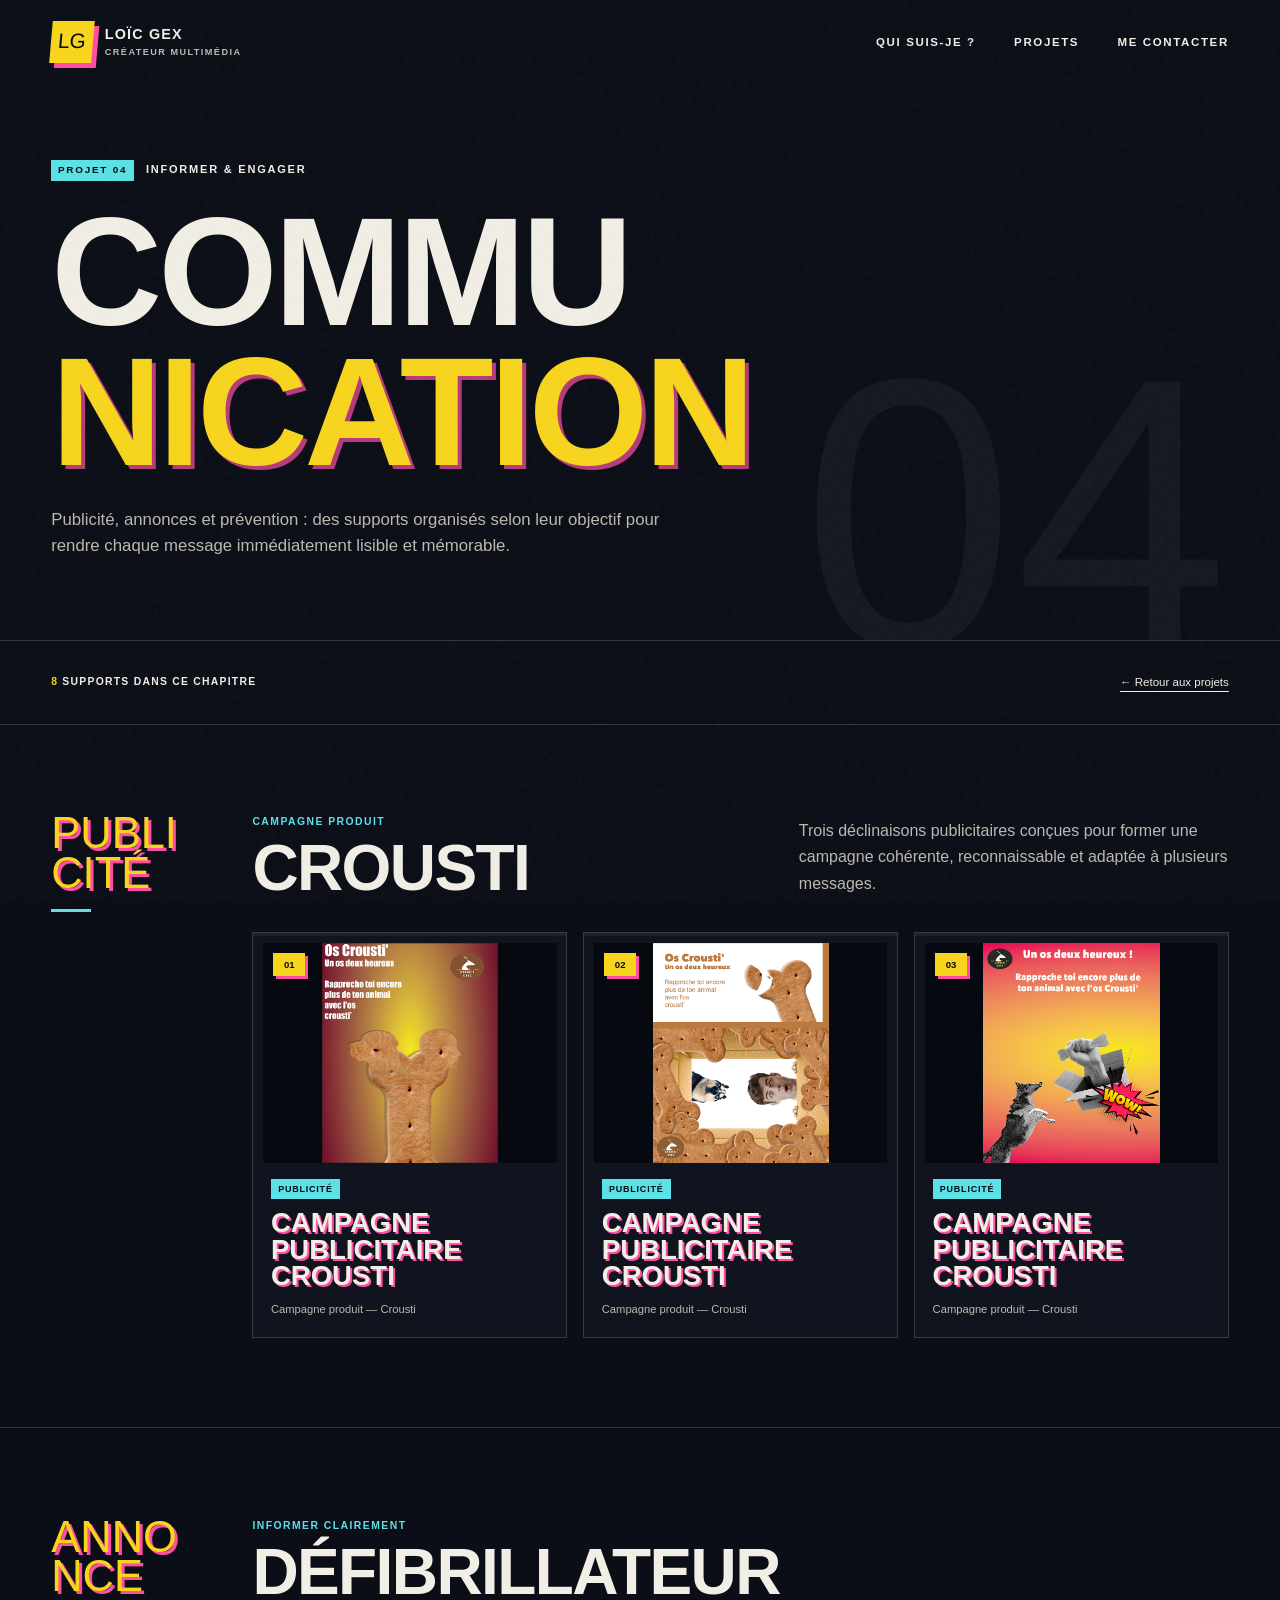
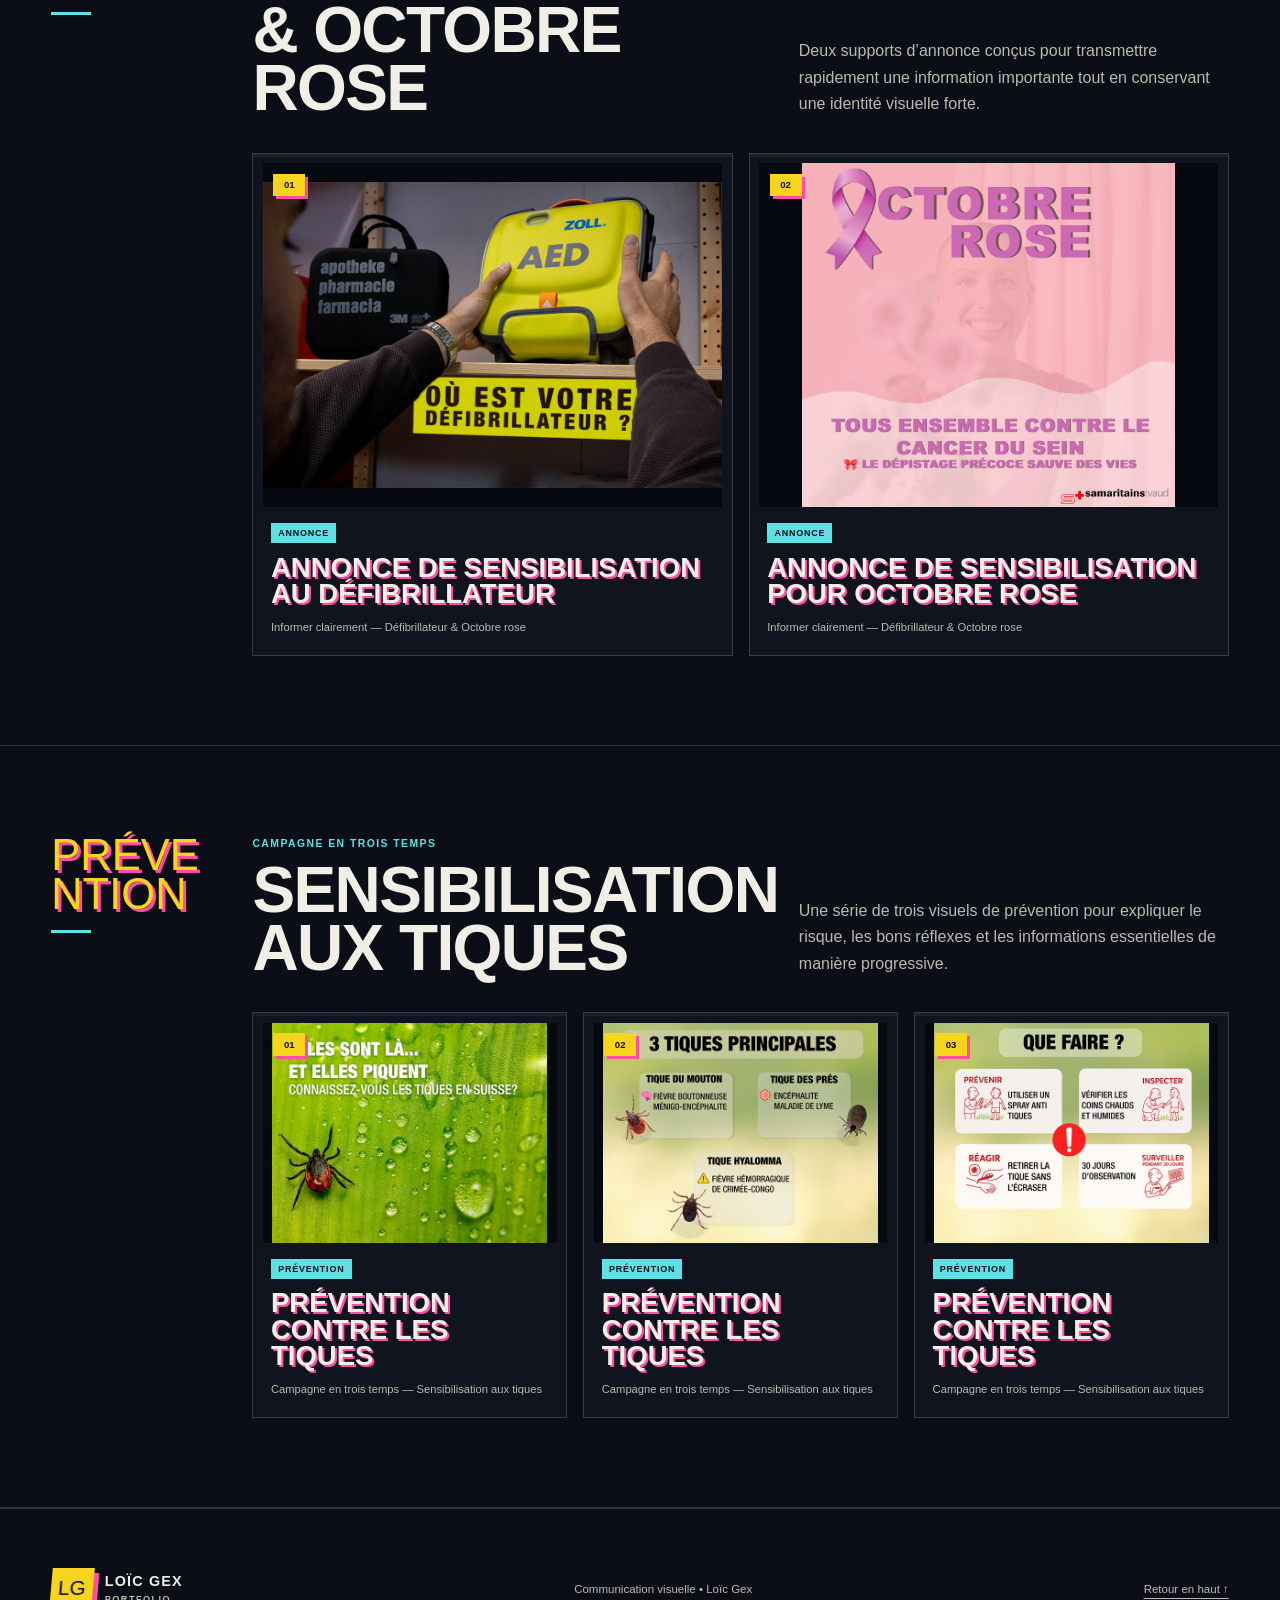
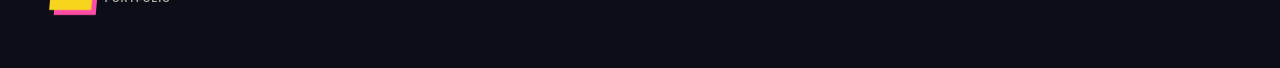
==== commit 3771f297: "Add files via upload" ====
--- a/communication.html
+++ b/communication.html
@@ -1,6 +1,6 @@
 <!doctype html><html lang="fr"><head>
   <meta charset="utf-8"><meta name="viewport" content="width=device-width, initial-scale=1"><meta name="description" content="Campagnes et supports de communication visuelle réalisés par Loïc Gex.">
-  <title>Communication visuelle — Loïc Gex</title><link rel="stylesheet" href="styles.css?v=20260811-complete-page-turn"><script src="script.js?v=20260811-complete-page-turn" defer></script><script src="gallery.js?v=20260806-cards" defer></script>
+  <title>Communication visuelle — Loïc Gex</title><link rel="stylesheet" href="styles.css?v=20260811-recto-verso-spread"><script src="script.js?v=20260811-recto-verso-spread" defer></script><script src="gallery.js?v=20260806-cards" defer></script>
 </head><body class="gallery-page" data-gallery="communication">
   <a class="skip-link" href="#galerie">Aller à la galerie</a><div class="noise" aria-hidden="true"></div><div class="page-transition" aria-hidden="true"></div>
   <header class="site-header"><a class="brand page-link" href="index.html"><span class="brand-mark">LG</span><span class="brand-copy">Loïc Gex<small>Créateur multimédia</small></span></a><nav class="main-nav"><a class="page-link" href="index.html#a-propos">Qui suis-je ?</a><a class="page-link" href="index.html#projets">Projets</a><a class="page-link" href="contact.html">Me contacter</a></nav><button class="menu-toggle" type="button" aria-expanded="false" aria-controls="main-nav"><span></span><span></span><span></span><span class="sr-only">Ouvrir le menu</span></button></header>
--- a/styles.css
+++ b/styles.css
@@ -28,17 +28,19 @@
 .noise { position: fixed; inset: 0; z-index: 20; opacity: .032; pointer-events: none; background-image: url("data:image/svg+xml,%3Csvg viewBox='0 0 180 180' xmlns='http://www.w3.org/2000/svg'%3E%3Cfilter id='n'%3E%3CfeTurbulence type='fractalNoise' baseFrequency='.9' numOctaves='4' stitchTiles='stitch'/%3E%3C/filter%3E%3Crect width='100%25' height='100%25' filter='url(%23n)' opacity='.9'/%3E%3C/svg%3E"); }
 .page-transition { position: fixed; inset: 0; z-index: 999; overflow: hidden; pointer-events: none; opacity: 0; perspective: 1800px; transform-style: preserve-3d; }
 .page-transition::before { content: ""; position: absolute; inset: 0; z-index: 0; background: radial-gradient(circle at 50% 48%, rgba(255,221,0,.48), rgba(247,213,29,.16) 38%, transparent 67%), rgba(6,8,13,.94); opacity: 0; }
-.page-transition.is-turning { animation: transition-stage-in 2.4s ease forwards; }
+.page-transition.is-turning { animation: transition-stage-in 1.75s ease forwards; }
 .page-transition.is-entering { animation: transition-stage-out .78s ease forwards; }
-.page-transition.is-turning::before { animation: transition-backdrop-in 2.4s ease forwards; }
+.page-transition.is-turning::before { animation: transition-backdrop-in 1.75s ease forwards; }
 .page-transition.is-entering::before { animation: transition-backdrop-out .78s ease forwards; }
-.page-flurry { position: absolute; left: 50%; top: 50%; z-index: 8; width: min(104vw, 1600px); aspect-ratio: 1.55 / 1; perspective: 2600px; transform: translate(-50%,-50%) rotateX(1.5deg); transform-style: preserve-3d; }
+.page-flurry { position: absolute; left: 50%; top: 50%; z-index: 8; width: min(100vw, 160vh); aspect-ratio: 1.6 / 1; perspective: 2600px; transform: translate(-50%,-50%) rotateX(1deg); transform-style: preserve-3d; }
 .page-flurry::before, .page-flurry::after { content: ""; position: absolute; top: 0; bottom: 0; width: 50%; border: 2px solid rgba(255,229,55,.72); background: repeating-linear-gradient(0deg, transparent 0 25px, rgba(92,66,0,.05) 25px 26px), radial-gradient(circle at 50% 16%, #fff58e, #ffdf16 52%, #e8b900 100%); box-shadow: inset 0 0 42px rgba(112,79,0,.19), 0 0 38px rgba(255,213,0,.24), 0 22px 48px rgba(0,0,0,.52); opacity: 0; }
 .page-flurry::before { right: 50%; border-radius: 1rem .15rem .15rem 1rem; transform: rotateY(4deg); transform-origin: right center; }
 .page-flurry::after { left: 50%; border-radius: .15rem 1rem 1rem .15rem; transform: rotateY(-4deg); transform-origin: left center; }
-.is-turning .page-flurry { animation: reference-book-stage 2.4s ease both; }
-.is-turning .page-flurry::before, .is-turning .page-flurry::after { animation: reference-book-base 2.4s ease both; }
+.is-turning .page-flurry { animation: reference-book-stage 1.75s ease both; }
+.is-turning .page-flurry::before, .is-turning .page-flurry::after { animation: reference-book-base 1.75s ease both; }
 .turning-sheet { --sheet-delay: calc(var(--sheet) * .34s); position: absolute; left: 50%; top: 0; z-index: calc(30 - var(--sheet)); width: 50%; height: 100%; border-radius: .12rem 1rem 1rem .12rem; opacity: 1; transform: rotateY(0) translateZ(calc(var(--sheet) * 1.5px)); transform-origin: left center; transform-style: preserve-3d; will-change: transform; }
+.turning-sheet::after { content: ""; position: absolute; z-index: 6; top: .4%; right: -5px; bottom: .4%; width: 10px; border-block: 1px solid rgba(106,76,0,.4); background: repeating-linear-gradient(0deg, #fff28a 0 3px, #f6c900 3px 5px, #d9a900 5px 6px); box-shadow: 0 0 10px rgba(255,216,0,.55); transform: rotateY(90deg); transform-origin: left center; backface-visibility: visible; }
+.turning-sheet.final-sheet { z-index: 20; }
 .sheet-face { position: absolute; inset: 0; border: 1px solid rgba(255,255,255,.58); border-radius: inherit; overflow: hidden; box-shadow: 18px 12px 28px rgba(0,0,0,.4); backface-visibility: hidden; -webkit-backface-visibility: hidden; }
 .sheet-front { background: var(--ink-soft); transform: rotateY(0); }
 .sheet-front::after { content: ""; position: absolute; inset: 0; background: linear-gradient(90deg, rgba(247,213,29,.2), transparent 22%), linear-gradient(0deg, rgba(9,11,18,.72), transparent 48%); box-shadow: inset 18px 0 36px rgba(0,0,0,.3); }
@@ -48,30 +50,16 @@
 .sheet-back::after { content: ""; position: absolute; inset: 0; background: linear-gradient(270deg, rgba(247,213,29,.2), transparent 22%), linear-gradient(0deg, rgba(9,11,18,.72), transparent 48%); box-shadow: inset -18px 0 36px rgba(0,0,0,.3); }
 .sheet-label { position: absolute; z-index: 2; left: 5%; right: 5%; bottom: 5%; padding: .48rem .62rem; display: flex; align-items: center; justify-content: space-between; gap: .7rem; color: var(--ink); background: var(--yellow); box-shadow: 5px 5px 0 var(--pink); font-size: clamp(.55rem, 1vw, .75rem); font-weight: 900; letter-spacing: .1em; text-transform: uppercase; }
 .sheet-label b { color: #573800; font-size: .75em; }
-.is-turning .turning-sheet { animation: yellow-page-flurry .38s cubic-bezier(.48,.02,.16,1) var(--sheet-delay) both; }
-.is-turning .sheet-front { animation: sheet-front-visibility .38s linear var(--sheet-delay) both; }
-.is-turning .sheet-back { animation: sheet-back-visibility .38s linear var(--sheet-delay) both; }
+.is-turning .turning-sheet:not(.final-sheet) { animation: yellow-page-flurry .38s cubic-bezier(.48,.02,.16,1) var(--sheet-delay) both; }
+.is-turning .turning-sheet:not(.final-sheet) .sheet-front { animation: sheet-front-visibility .38s linear var(--sheet-delay) both; }
+.is-turning .turning-sheet:not(.final-sheet) .sheet-back { animation: sheet-back-visibility .38s linear var(--sheet-delay) both; }
 .is-entering .page-flurry { display: none; }
-.opening-book { position: absolute; inset: 50% auto auto 50%; z-index: 20; width: min(104vw, 1600px); aspect-ratio: 1.55 / 1; opacity: 0; transform: translate(-50%,-50%) scale(1) rotateX(0); transform-origin: center; transform-style: preserve-3d; }
-.book-cover { position: absolute; inset: 2%; border: 4px solid #080a10; border-radius: 1.2rem; background: linear-gradient(135deg, #ff4da6, #4c1737 46%, #090b12); box-shadow: 0 28px 70px rgba(0,0,0,.68), 0 0 0 3px var(--yellow); }
-.book-page { position: absolute; top: 4%; bottom: 4%; width: 48%; border: 2px solid rgba(255,231,69,.72); background: repeating-linear-gradient(0deg, transparent 0 26px, rgba(70,52,0,.05) 26px 27px), radial-gradient(circle at 50% 18%, #fff797, #ffdf16 56%, #e9ba00); box-shadow: inset 0 0 42px rgba(85,61,0,.19), 0 0 28px rgba(255,213,0,.2), 0 10px 32px rgba(0,0,0,.42); backface-visibility: hidden; }
-.book-page::after { content: ""; position: absolute; inset: 7%; border: 1px solid rgba(9,11,18,.12); }
-.book-page-left { right: 50%; border-radius: 1rem .2rem .2rem 1rem; transform: rotateY(88deg); transform-origin: right center; }
-.book-page-right { left: 50%; border-radius: .2rem 1rem 1rem .2rem; transform: rotateY(-88deg); transform-origin: left center; }
-.book-spine { position: absolute; z-index: 4; left: 50%; top: 3%; bottom: 3%; width: 8px; border-radius: 50%; background: linear-gradient(90deg, rgba(74,53,0,.65), rgba(255,246,158,.9), rgba(74,53,0,.65)); box-shadow: 0 0 18px rgba(0,0,0,.55); transform: translateX(-50%); }
-.is-turning .opening-book { animation: book-arrive 2.4s ease forwards; }
-.is-turning .book-page-left { animation: book-open-left .33s cubic-bezier(.15,.7,.15,1) 2.04s forwards; }
-.is-turning .book-page-right { animation: book-open-right .33s cubic-bezier(.15,.7,.15,1) 2.04s forwards; }
-.is-entering .opening-book { opacity: 1; transform: translate(-50%,-50%) scale(1.22); animation: book-release .78s ease forwards; }
-.is-entering .book-page-left { transform: rotateY(0); animation: book-leave-left .78s cubic-bezier(.5,0,.7,1) forwards; }
-.is-entering .book-page-right { transform: rotateY(0); animation: book-leave-right .78s cubic-bezier(.5,0,.7,1) forwards; }
-.is-entering .book-cover, .is-entering .book-spine { animation: book-cover-away .62s ease forwards; }
 @keyframes transition-stage-in { 0% { opacity: 0; } 5%,100% { opacity: 1; } }
 @keyframes transition-stage-out { 0%,82% { opacity: 1; } 100% { opacity: 0; } }
 @keyframes transition-backdrop-in { 0% { opacity: 0; } 12% { opacity: .72; } 55%,100% { opacity: 1; } }
 @keyframes transition-backdrop-out { 0% { opacity: 1; } 60% { opacity: .72; } 100% { opacity: 0; } }
-@keyframes reference-book-stage { 0% { opacity: 0; transform: translate(-50%,-50%) rotateX(1.5deg); } 4%,76% { opacity: 1; transform: translate(-50%,-50%) rotateX(1.5deg); } 84%,100% { opacity: 0; transform: translate(-50%,-50%) rotateX(1.5deg); } }
-@keyframes reference-book-base { 0% { opacity: 0; } 4%,76% { opacity: 1; } 84%,100% { opacity: 0; } }
+@keyframes reference-book-stage { 0% { opacity: 0; transform: translate(-50%,-50%) rotateX(1deg); } 5%,100% { opacity: 1; transform: translate(-50%,-50%) rotateX(1deg); } }
+@keyframes reference-book-base { 0% { opacity: 0; } 5%,100% { opacity: 1; } }
 @keyframes yellow-page-flurry {
   0% { z-index: calc(30 - var(--sheet)); opacity: 1; border-radius: .12rem 1rem 1rem .12rem; transform: rotateY(0) translateZ(calc(var(--sheet) * 1.5px)) rotateZ(0); }
   30% { z-index: calc(30 - var(--sheet)); opacity: 1; border-radius: .12rem 34% 34% .12rem; transform: rotateY(-58deg) translateZ(30px) rotateZ(-.65deg); }
@@ -83,13 +71,6 @@
 }
 @keyframes sheet-front-visibility { 0%,49% { opacity: 1; } 50%,100% { opacity: 0; } }
 @keyframes sheet-back-visibility { 0%,49% { opacity: 0; } 50%,100% { opacity: 1; } }
-@keyframes book-arrive { 0%,76% { opacity: 0; transform: translate(-50%,-50%) scale(1) rotateX(0); } 84%,100% { opacity: 1; transform: translate(-50%,-50%) scale(1) rotateX(0); } }
-@keyframes book-open-left { from { transform: rotateY(88deg); } to { transform: rotateY(0); } }
-@keyframes book-open-right { from { transform: rotateY(-88deg); } to { transform: rotateY(0); } }
-@keyframes book-release { 0% { opacity: 1; transform: translate(-50%,-50%) scale(1.22); } 72% { opacity: 1; transform: translate(-50%,-50%) scale(1.4); } 100% { opacity: 0; transform: translate(-50%,-50%) scale(1.55); } }
-@keyframes book-leave-left { 0% { opacity: 1; transform: rotateY(0) translateX(0); } 100% { opacity: 0; transform: rotateY(-42deg) translateX(-145%); } }
-@keyframes book-leave-right { 0% { opacity: 1; transform: rotateY(0) translateX(0); } 100% { opacity: 0; transform: rotateY(42deg) translateX(145%); } }
-@keyframes book-cover-away { 0% { opacity: 1; } 72%,100% { opacity: 0; } }
 
 .site-header { position: fixed; z-index: 100; top: 0; left: 0; width: 100%; height: 5.3rem; padding: 0 var(--pad); display: flex; align-items: center; justify-content: space-between; border-bottom: 1px solid transparent; transition: background .25s, border-color .25s, height .25s; }
 .site-header.scrolled { height: 4.6rem; background: rgba(9,11,18,.88); border-color: var(--line); backdrop-filter: blur(16px); }
@@ -354,7 +335,6 @@
 
 @media (max-width: 800px) {
   .page-flurry { width: min(154vw, 1240px); }
-  .opening-book { width: min(150vw, 1200px); }
   .site-header { height: 4.8rem; }
   .menu-toggle { display: block; }
   .main-nav { position: fixed; inset: 0; z-index: -1; padding: 7rem var(--pad) 3rem; display: flex; flex-direction: column; align-items: flex-start; justify-content: center; gap: 1rem; background: rgba(9,11,18,.98); opacity: 0; visibility: hidden; transition: opacity .2s, visibility .2s; }
@@ -400,7 +380,6 @@
 
 @media (max-width: 600px) {
   .page-flurry { width: min(210vw, 920px); }
-  .opening-book { width: min(202vw, 880px); }
   .sheet-label { padding: .38rem .46rem; font-size: .5rem; box-shadow: 3px 3px 0 var(--pink); }
   h1 { max-width: 100%; font-size: clamp(3rem, 14vw, 4.7rem); overflow-wrap: anywhere; }
   h2 { font-size: clamp(2.8rem, 14vw, 4.2rem); }
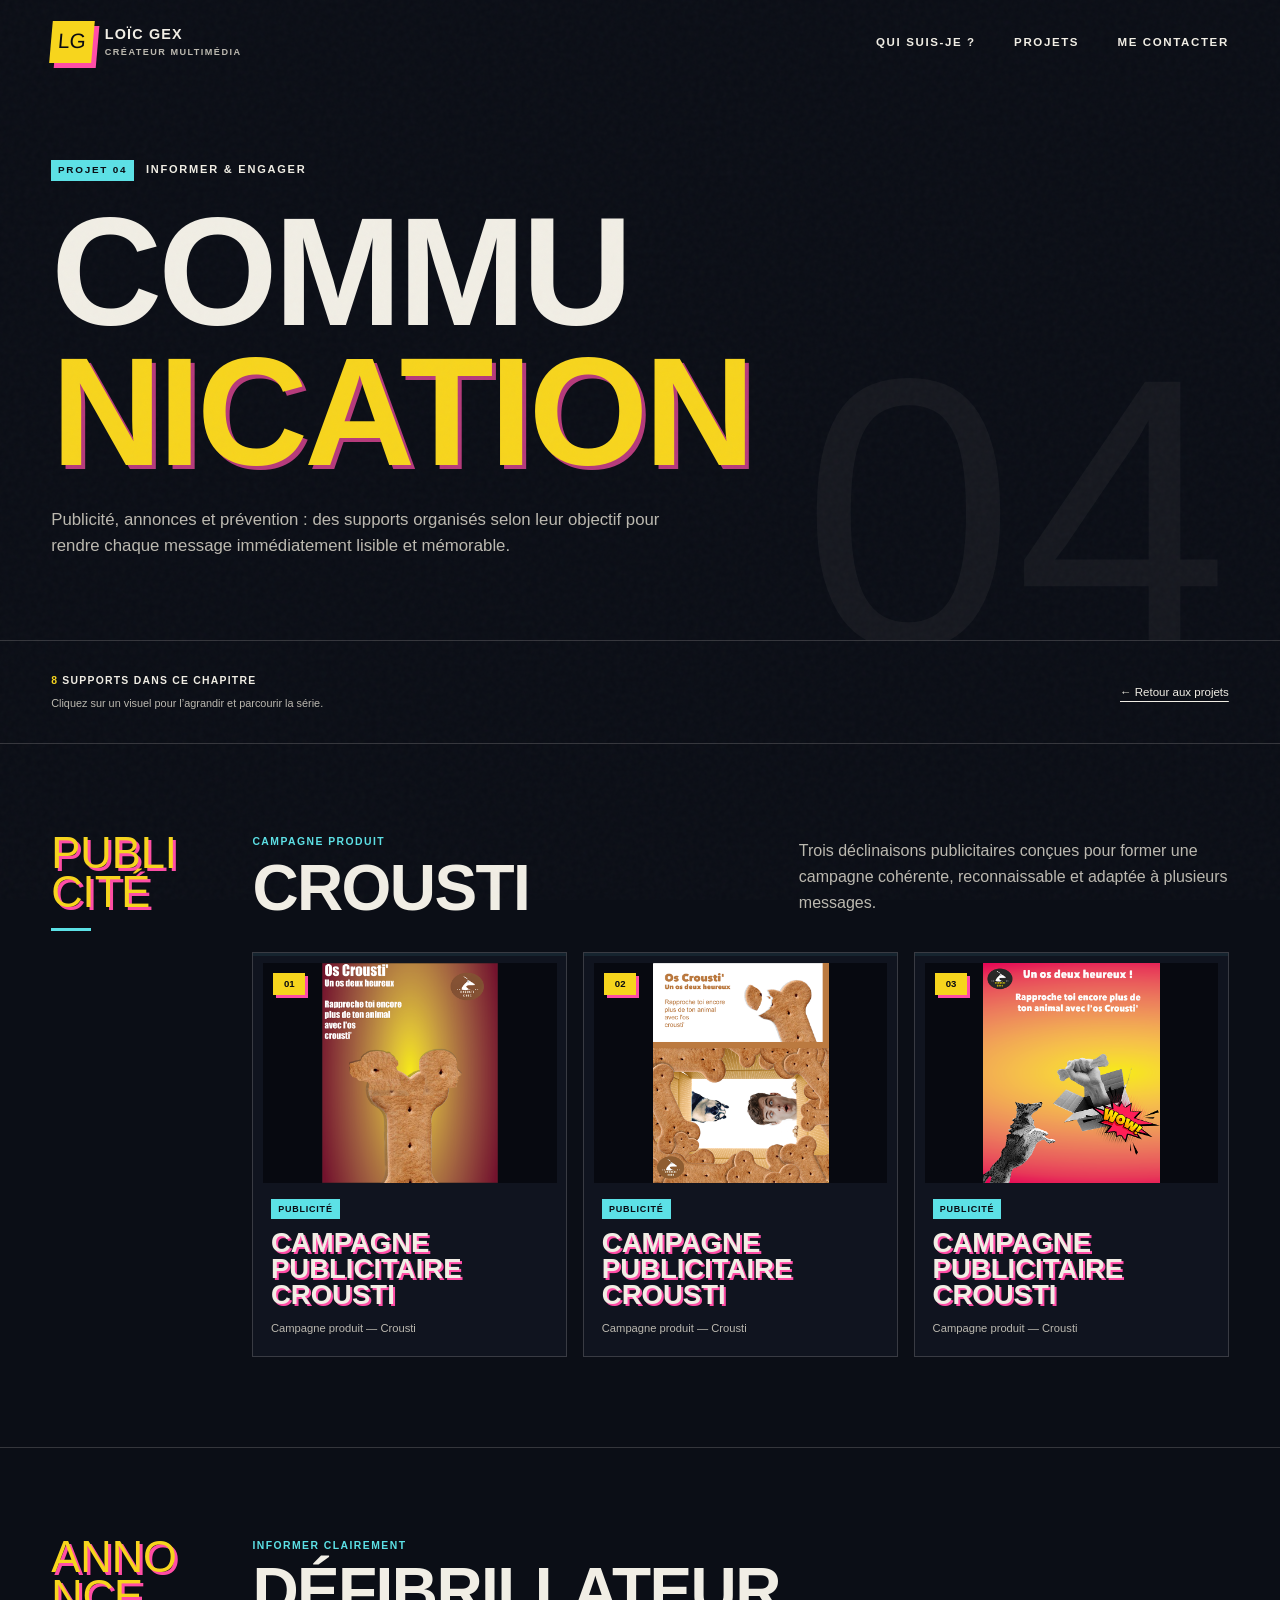
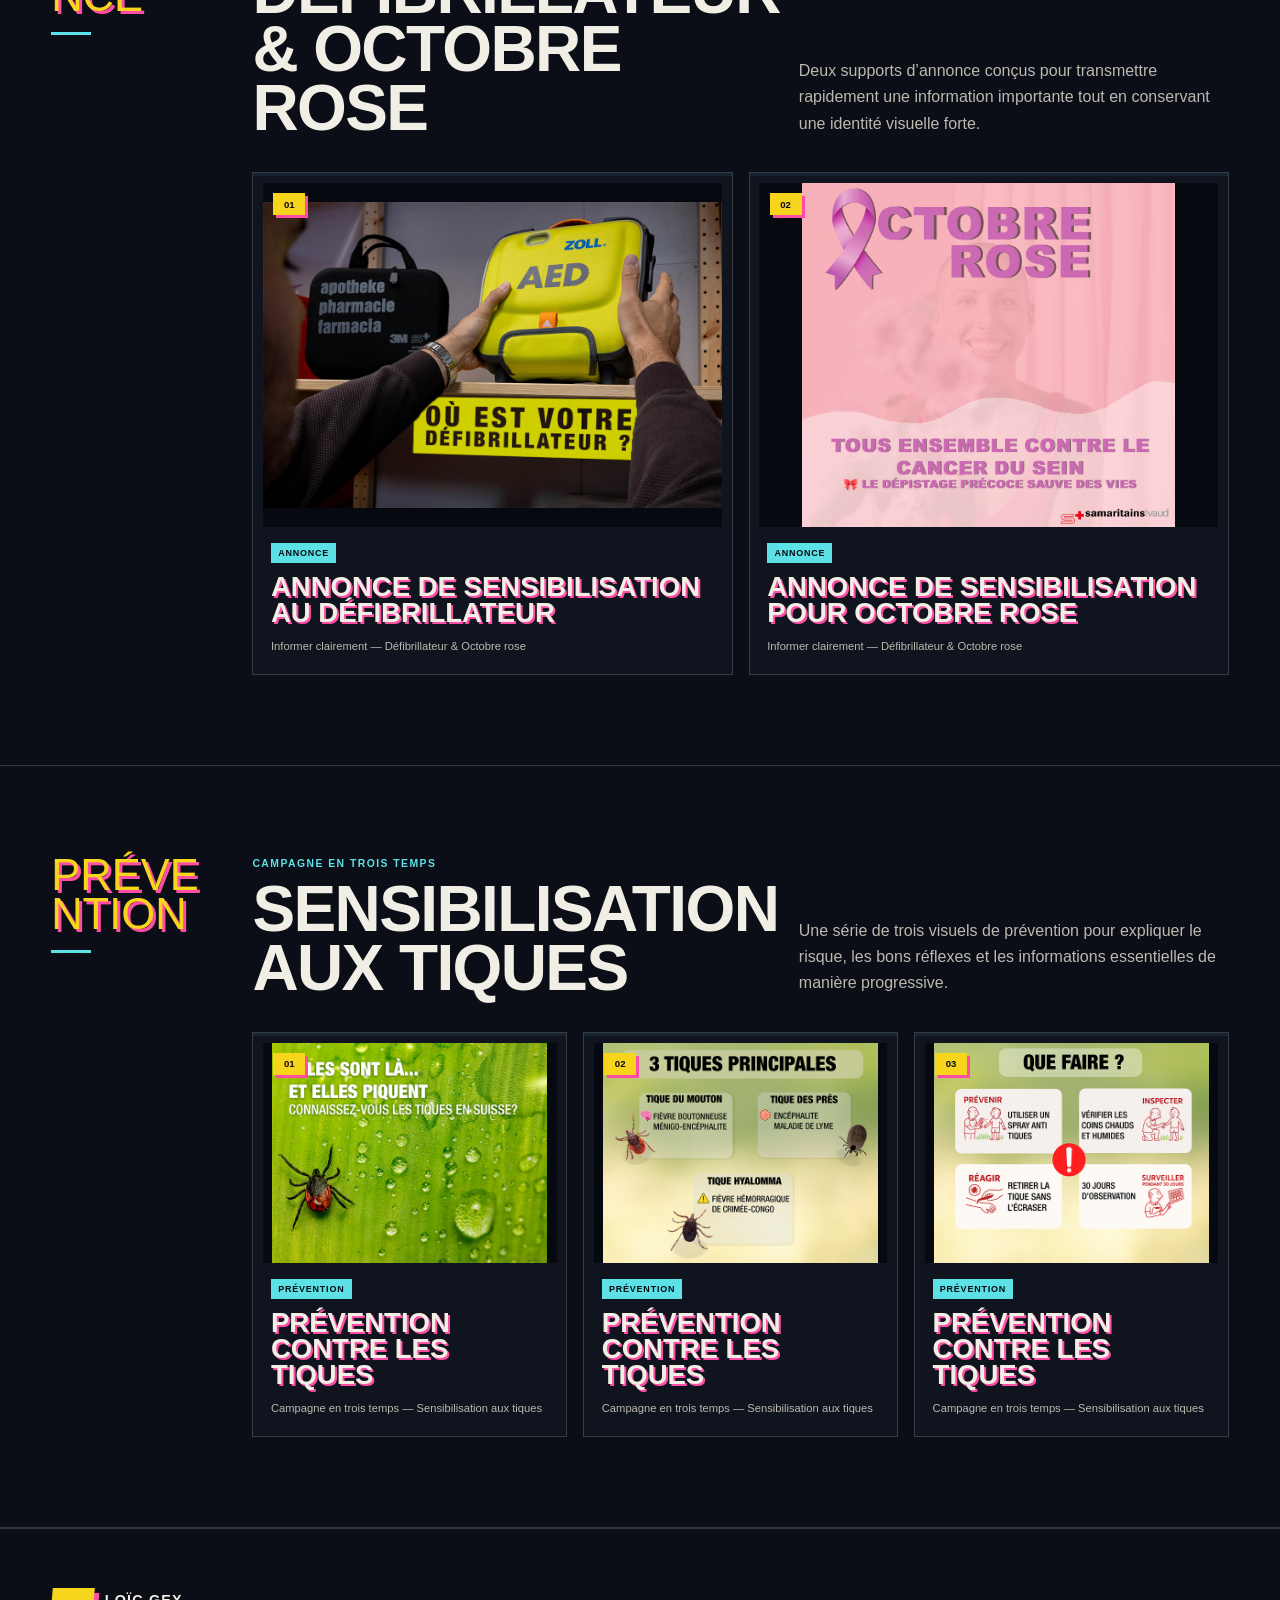
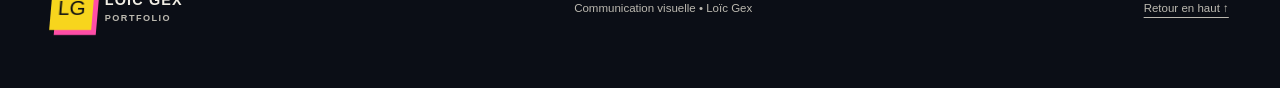
==== commit 302112c1: "Add files via upload" ====
--- a/communication.html
+++ b/communication.html
@@ -1,9 +1,10 @@
 <!doctype html><html lang="fr"><head>
-  <meta charset="utf-8"><meta name="viewport" content="width=device-width, initial-scale=1"><meta name="description" content="Campagnes et supports de communication visuelle réalisés par Loïc Gex.">
-  <title>Communication visuelle — Loïc Gex</title><link rel="stylesheet" href="styles.css?v=20260811-recto-verso-spread"><script src="script.js?v=20260811-recto-verso-spread" defer></script><script src="gallery.js?v=20260806-cards" defer></script>
+  <meta charset="utf-8"><meta name="viewport" content="width=device-width, initial-scale=1"><meta name="description" content="Campagnes et supports de communication visuelle réalisés par Loïc Gex."><meta name="author" content="Loïc Gex">
+  <meta property="og:locale" content="fr_CH"><meta property="og:type" content="website"><meta property="og:site_name" content="Portfolio de Loïc Gex"><meta property="og:title" content="Communication visuelle — Loïc Gex"><meta property="og:description" content="Campagnes, annonces et supports de prévention."><meta property="og:url" content="https://bunny179gx.github.io/PortfolioLoic/communication.html"><meta property="og:image" content="https://bunny179gx.github.io/PortfolioLoic/communication/octobre%20rose.png"><meta name="twitter:card" content="summary_large_image">
+  <title>Communication visuelle — Loïc Gex</title><link rel="canonical" href="https://bunny179gx.github.io/PortfolioLoic/communication.html"><link rel="icon" href="favicon.svg" type="image/svg+xml"><link rel="stylesheet" href="styles.css?v=20260811-polish"><script src="script.js?v=20260811-polish" defer></script><script src="gallery.js?v=20260811-polish" defer></script>
 </head><body class="gallery-page" data-gallery="communication">
-  <a class="skip-link" href="#galerie">Aller à la galerie</a><div class="noise" aria-hidden="true"></div><div class="page-transition" aria-hidden="true"></div>
+  <a class="skip-link" href="#galerie">Aller à la galerie</a><div class="noise" aria-hidden="true"></div><div class="page-transition"></div>
   <header class="site-header"><a class="brand page-link" href="index.html"><span class="brand-mark">LG</span><span class="brand-copy">Loïc Gex<small>Créateur multimédia</small></span></a><nav class="main-nav"><a class="page-link" href="index.html#a-propos">Qui suis-je ?</a><a class="page-link" href="index.html#projets">Projets</a><a class="page-link" href="contact.html">Me contacter</a></nav><button class="menu-toggle" type="button" aria-expanded="false" aria-controls="main-nav"><span></span><span></span><span></span><span class="sr-only">Ouvrir le menu</span></button></header>
-  <main><section class="gallery-hero" data-index="04"><div class="gallery-hero-inner reveal"><p class="eyebrow"><span>Projet 04</span> Informer & engager</p><h1>Commu<em>nication</em></h1><p>Publicité, annonces et prévention : des supports organisés selon leur objectif pour rendre chaque message immédiatement lisible et mémorable.</p></div></section><div class="gallery-toolbar"><p class="gallery-count"><strong id="item-count">—</strong> supports dans ce chapitre</p><a class="gallery-back page-link" href="index.html#projets">← Retour aux projets</a></div><div class="gallery-collections" id="galerie" aria-label="Galerie de communication visuelle"></div></main>
+  <main><section class="gallery-hero" data-index="04"><div class="gallery-hero-inner reveal"><p class="eyebrow"><span>Projet 04</span> Informer & engager</p><h1>Commu<em>nication</em></h1><p>Publicité, annonces et prévention : des supports organisés selon leur objectif pour rendre chaque message immédiatement lisible et mémorable.</p></div></section><div class="gallery-toolbar"><div><p class="gallery-count"><strong id="item-count">—</strong> supports dans ce chapitre</p><p class="gallery-hint">Cliquez sur un visuel pour l’agrandir et parcourir la série.</p></div><a class="gallery-back page-link" href="index.html#projets">← Retour aux projets</a></div><div class="gallery-collections" id="galerie" aria-label="Galerie de communication visuelle"></div></main>
   <footer class="site-footer"><a class="brand page-link" href="index.html"><span class="brand-mark">LG</span><span class="brand-copy">Loïc Gex<small>Portfolio</small></span></a><p>Communication visuelle • Loïc Gex</p><a class="back-top" href="#galerie">Retour en haut ↑</a></footer>
 </body></html>
--- a/styles.css
+++ b/styles.css
@@ -28,46 +28,42 @@
 .noise { position: fixed; inset: 0; z-index: 20; opacity: .032; pointer-events: none; background-image: url("data:image/svg+xml,%3Csvg viewBox='0 0 180 180' xmlns='http://www.w3.org/2000/svg'%3E%3Cfilter id='n'%3E%3CfeTurbulence type='fractalNoise' baseFrequency='.9' numOctaves='4' stitchTiles='stitch'/%3E%3C/filter%3E%3Crect width='100%25' height='100%25' filter='url(%23n)' opacity='.9'/%3E%3C/svg%3E"); }
 .page-transition { position: fixed; inset: 0; z-index: 999; overflow: hidden; pointer-events: none; opacity: 0; perspective: 1800px; transform-style: preserve-3d; }
 .page-transition::before { content: ""; position: absolute; inset: 0; z-index: 0; background: radial-gradient(circle at 50% 48%, rgba(255,221,0,.48), rgba(247,213,29,.16) 38%, transparent 67%), rgba(6,8,13,.94); opacity: 0; }
-.page-transition.is-turning { animation: transition-stage-in 1.75s ease forwards; }
-.page-transition.is-entering { animation: transition-stage-out .78s ease forwards; }
-.page-transition.is-turning::before { animation: transition-backdrop-in 1.75s ease forwards; }
-.page-transition.is-entering::before { animation: transition-backdrop-out .78s ease forwards; }
+.page-transition.is-turning { animation: transition-stage-in 2.34s ease forwards; }
+.page-transition.is-turning::before { animation: transition-backdrop-in 2.34s ease forwards; }
 .page-flurry { position: absolute; left: 50%; top: 50%; z-index: 8; width: min(100vw, 160vh); aspect-ratio: 1.6 / 1; perspective: 2600px; transform: translate(-50%,-50%) rotateX(1deg); transform-style: preserve-3d; }
 .page-flurry::before, .page-flurry::after { content: ""; position: absolute; top: 0; bottom: 0; width: 50%; border: 2px solid rgba(255,229,55,.72); background: repeating-linear-gradient(0deg, transparent 0 25px, rgba(92,66,0,.05) 25px 26px), radial-gradient(circle at 50% 16%, #fff58e, #ffdf16 52%, #e8b900 100%); box-shadow: inset 0 0 42px rgba(112,79,0,.19), 0 0 38px rgba(255,213,0,.24), 0 22px 48px rgba(0,0,0,.52); opacity: 0; }
-.page-flurry::before { right: 50%; border-radius: 1rem .15rem .15rem 1rem; transform: rotateY(4deg); transform-origin: right center; }
-.page-flurry::after { left: 50%; border-radius: .15rem 1rem 1rem .15rem; transform: rotateY(-4deg); transform-origin: left center; }
-.is-turning .page-flurry { animation: reference-book-stage 1.75s ease both; }
-.is-turning .page-flurry::before, .is-turning .page-flurry::after { animation: reference-book-base 1.75s ease both; }
-.turning-sheet { --sheet-delay: calc(var(--sheet) * .34s); position: absolute; left: 50%; top: 0; z-index: calc(30 - var(--sheet)); width: 50%; height: 100%; border-radius: .12rem 1rem 1rem .12rem; opacity: 1; transform: rotateY(0) translateZ(calc(var(--sheet) * 1.5px)); transform-origin: left center; transform-style: preserve-3d; will-change: transform; }
+.page-flurry::before { right: 50%; border-radius: 1rem .15rem .15rem 1rem; transform: rotateY(4deg) translateZ(-12px); transform-origin: right center; }
+.page-flurry::after { left: 50%; border-radius: .15rem 1rem 1rem .15rem; transform: rotateY(-4deg) translateZ(-12px); transform-origin: left center; }
+.is-turning .page-flurry { animation: reference-book-stage 2.34s ease both; }
+.is-turning .page-flurry::before, .is-turning .page-flurry::after { animation: reference-book-base 2.34s ease both; }
+.turning-sheet { --sheet-delay: calc(var(--sheet) * .47s); position: absolute; left: 50%; top: 0; z-index: calc(30 - var(--sheet)); width: 50%; height: 100%; border-radius: .12rem 1rem 1rem .12rem; opacity: 1; transform: rotateY(0) translateZ(calc(var(--sheet) * 1.5px)); transform-origin: left center; transform-style: preserve-3d; will-change: transform; }
 .turning-sheet::after { content: ""; position: absolute; z-index: 6; top: .4%; right: -5px; bottom: .4%; width: 10px; border-block: 1px solid rgba(106,76,0,.4); background: repeating-linear-gradient(0deg, #fff28a 0 3px, #f6c900 3px 5px, #d9a900 5px 6px); box-shadow: 0 0 10px rgba(255,216,0,.55); transform: rotateY(90deg); transform-origin: left center; backface-visibility: visible; }
 .turning-sheet.final-sheet { z-index: 20; }
-.sheet-face { position: absolute; inset: 0; border: 1px solid rgba(255,255,255,.58); border-radius: inherit; overflow: hidden; box-shadow: 18px 12px 28px rgba(0,0,0,.4); backface-visibility: hidden; -webkit-backface-visibility: hidden; }
+.sheet-face { position: absolute; inset: 0; border: 1px solid rgba(255,255,255,.58); border-radius: inherit; overflow: hidden; box-shadow: 18px 12px 28px rgba(0,0,0,.4); backface-visibility: visible; -webkit-backface-visibility: visible; }
 .sheet-front { background: var(--ink-soft); transform: rotateY(0); }
 .sheet-front::after { content: ""; position: absolute; inset: 0; background: linear-gradient(90deg, rgba(247,213,29,.2), transparent 22%), linear-gradient(0deg, rgba(9,11,18,.72), transparent 48%); box-shadow: inset 18px 0 36px rgba(0,0,0,.3); }
 .sheet-front img, .sheet-back img { width: 100%; height: 100%; object-fit: cover; object-position: center; filter: saturate(.92) contrast(1.06); }
 .sheet-front.sheet-contain img, .sheet-back.sheet-contain img { padding: 7%; object-fit: contain; background: #e9e6dd; }
 .sheet-back { background: var(--ink-soft); transform: rotateY(180deg); }
+.turning-sheet.final-sheet .sheet-back { opacity: 0; }
 .sheet-back::after { content: ""; position: absolute; inset: 0; background: linear-gradient(270deg, rgba(247,213,29,.2), transparent 22%), linear-gradient(0deg, rgba(9,11,18,.72), transparent 48%); box-shadow: inset -18px 0 36px rgba(0,0,0,.3); }
 .sheet-label { position: absolute; z-index: 2; left: 5%; right: 5%; bottom: 5%; padding: .48rem .62rem; display: flex; align-items: center; justify-content: space-between; gap: .7rem; color: var(--ink); background: var(--yellow); box-shadow: 5px 5px 0 var(--pink); font-size: clamp(.55rem, 1vw, .75rem); font-weight: 900; letter-spacing: .1em; text-transform: uppercase; }
 .sheet-label b { color: #573800; font-size: .75em; }
-.is-turning .turning-sheet:not(.final-sheet) { animation: yellow-page-flurry .38s cubic-bezier(.48,.02,.16,1) var(--sheet-delay) both; }
-.is-turning .turning-sheet:not(.final-sheet) .sheet-front { animation: sheet-front-visibility .38s linear var(--sheet-delay) both; }
-.is-turning .turning-sheet:not(.final-sheet) .sheet-back { animation: sheet-back-visibility .38s linear var(--sheet-delay) both; }
-.is-entering .page-flurry { display: none; }
+.is-turning .turning-sheet:not(.final-sheet) { animation: yellow-page-flurry .64s cubic-bezier(.48,.02,.16,1) var(--sheet-delay) both; }
+.is-turning .turning-sheet:not(.final-sheet) .sheet-front { animation: sheet-front-visibility .64s linear var(--sheet-delay) both; }
+.is-turning .turning-sheet:not(.final-sheet) .sheet-back { animation: sheet-back-visibility .64s linear var(--sheet-delay) both; }
 @keyframes transition-stage-in { 0% { opacity: 0; } 5%,100% { opacity: 1; } }
-@keyframes transition-stage-out { 0%,82% { opacity: 1; } 100% { opacity: 0; } }
 @keyframes transition-backdrop-in { 0% { opacity: 0; } 12% { opacity: .72; } 55%,100% { opacity: 1; } }
-@keyframes transition-backdrop-out { 0% { opacity: 1; } 60% { opacity: .72; } 100% { opacity: 0; } }
 @keyframes reference-book-stage { 0% { opacity: 0; transform: translate(-50%,-50%) rotateX(1deg); } 5%,100% { opacity: 1; transform: translate(-50%,-50%) rotateX(1deg); } }
 @keyframes reference-book-base { 0% { opacity: 0; } 5%,100% { opacity: 1; } }
 @keyframes yellow-page-flurry {
   0% { z-index: calc(30 - var(--sheet)); opacity: 1; border-radius: .12rem 1rem 1rem .12rem; transform: rotateY(0) translateZ(calc(var(--sheet) * 1.5px)) rotateZ(0); }
   30% { z-index: calc(30 - var(--sheet)); opacity: 1; border-radius: .12rem 34% 34% .12rem; transform: rotateY(-58deg) translateZ(30px) rotateZ(-.65deg); }
   49% { z-index: calc(30 - var(--sheet)); opacity: 1; border-radius: .12rem 48% 48% .12rem; transform: rotateY(-89deg) translateZ(48px) rotateZ(-.8deg); }
-  50% { z-index: calc(40 + var(--sheet)); opacity: 1; border-radius: 48% .12rem .12rem 48%; transform: rotateY(-91deg) translateZ(48px) rotateZ(.8deg); }
-  70% { z-index: calc(40 + var(--sheet)); opacity: 1; border-radius: 36% .12rem .12rem 36%; transform: rotateY(-132deg) translateZ(30px) rotateZ(.6deg); }
-  92% { z-index: calc(40 + var(--sheet)); opacity: 1; border-radius: 12% .12rem .12rem 12%; transform: rotateY(-178deg) translateZ(2px) rotateZ(0); }
-  100% { z-index: calc(40 + var(--sheet)); opacity: 1; border-radius: 1rem .12rem .12rem 1rem; transform: rotateY(-180deg) translateZ(0) rotateZ(0); }
+  50% { z-index: calc(40 + var(--sheet)); opacity: 1; border-radius: 48% .12rem .12rem 48%; transform: rotateY(-91deg) translateZ(-48px) rotateZ(.8deg); }
+  70% { z-index: calc(40 + var(--sheet)); opacity: 1; border-radius: 36% .12rem .12rem 36%; transform: rotateY(-132deg) translateZ(calc(-30px - var(--sheet) * 1px)) rotateZ(.6deg); }
+  92% { z-index: calc(40 + var(--sheet)); opacity: 1; border-radius: 12% .12rem .12rem 12%; transform: rotateY(-178deg) translateZ(calc(-6px - var(--sheet) * 1px)) rotateZ(0); }
+  100% { z-index: calc(40 + var(--sheet)); opacity: 1; border-radius: 1rem .12rem .12rem 1rem; transform: rotateY(-180deg) translateZ(calc(-3px - var(--sheet) * 1px)) rotateZ(0); }
 }
 @keyframes sheet-front-visibility { 0%,49% { opacity: 1; } 50%,100% { opacity: 0; } }
 @keyframes sheet-back-visibility { 0%,49% { opacity: 0; } 50%,100% { opacity: 1; } }
@@ -416,3 +412,49 @@
   *, *::before, *::after { animation-duration: .01ms !important; animation-iteration-count: 1 !important; transition-duration: .01ms !important; }
   .reveal { opacity: 1; transform: none; }
 }
+
+/* Finitions 2026 : transition, lisibilité et navigation */
+.page-flurry { width: min(96vw, 154vh); }
+.transition-skip {
+  position: absolute;
+  right: clamp(1rem, 3vw, 2.5rem);
+  bottom: clamp(1rem, 3vw, 2.5rem);
+  z-index: 80;
+  padding: .65rem .9rem;
+  border: 1px solid rgba(9,11,18,.75);
+  color: var(--ink);
+  background: var(--yellow);
+  box-shadow: 4px 4px 0 var(--pink);
+  cursor: pointer;
+  pointer-events: auto;
+  text-transform: uppercase;
+  letter-spacing: .08em;
+  font-size: .64rem;
+  font-weight: 900;
+}
+.transition-skip:hover { background: var(--cyan); }
+.page-transition.is-quick { animation: quick-transition-stage .38s ease both; }
+.page-transition.is-quick::before { animation: quick-transition-backdrop .38s ease both; }
+.page-transition.is-quick::after {
+  content: "";
+  position: absolute;
+  inset: -20%;
+  z-index: 10;
+  background: linear-gradient(110deg, var(--yellow) 0 42%, var(--pink) 42% 46%, var(--ink) 46% 100%);
+  animation: quick-transition-sweep .38s cubic-bezier(.55,.02,.23,1) both;
+}
+.page-transition.is-quick .page-flurry,
+.page-transition.is-quick .transition-skip { display: none; }
+.gallery-hint { margin: .35rem 0 0; color: var(--paper-dim); font-size: .68rem; line-height: 1.45; }
+@keyframes quick-transition-stage { 0% { opacity: 0; } 8%,100% { opacity: 1; } }
+@keyframes quick-transition-backdrop { 0% { opacity: 0; } 100% { opacity: 1; } }
+@keyframes quick-transition-sweep { 0% { transform: translateX(105%) skewX(-7deg); } 100% { transform: translateX(-18%) skewX(-7deg); } }
+
+@media (max-width: 800px) {
+  .page-flurry { width: min(146vw, 1160px); }
+}
+
+@media (max-width: 600px) {
+  .page-flurry { width: min(190vw, 860px); }
+  .transition-skip { right: 1rem; bottom: 1.2rem; }
+}
